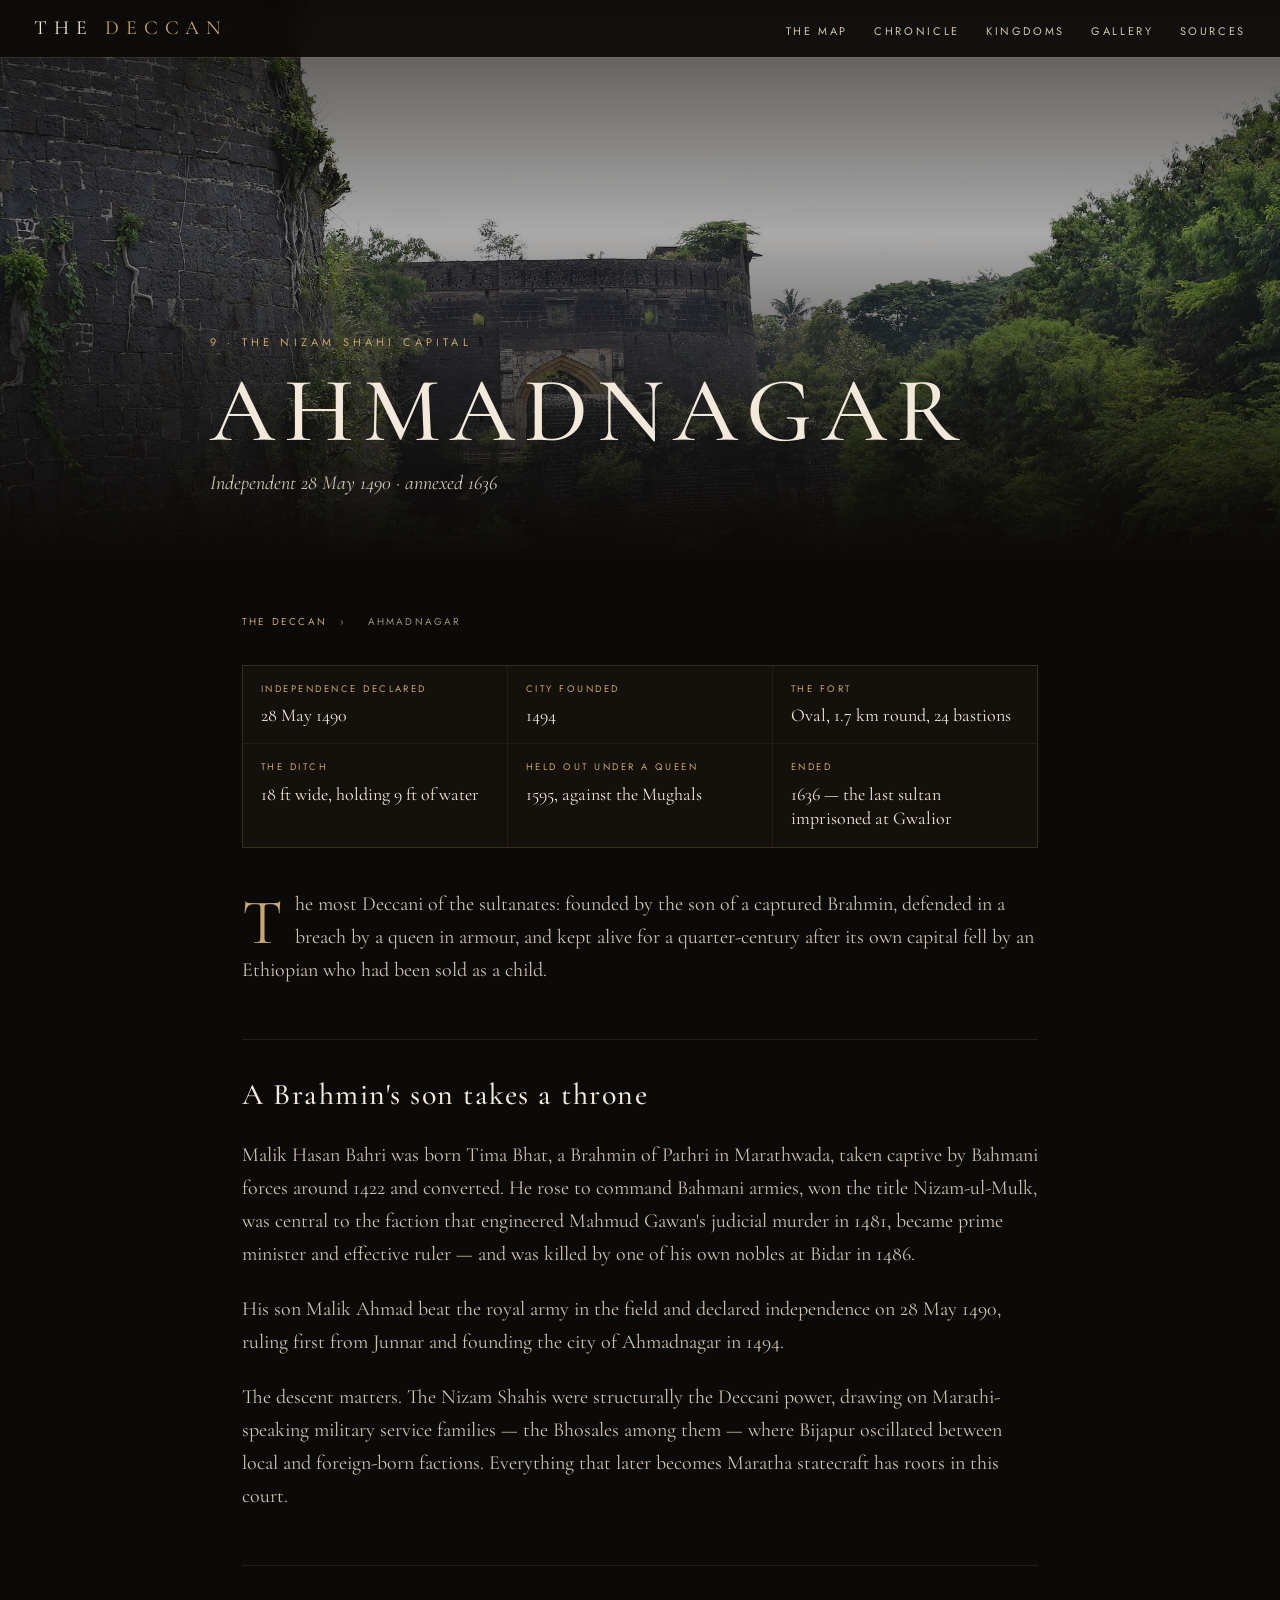
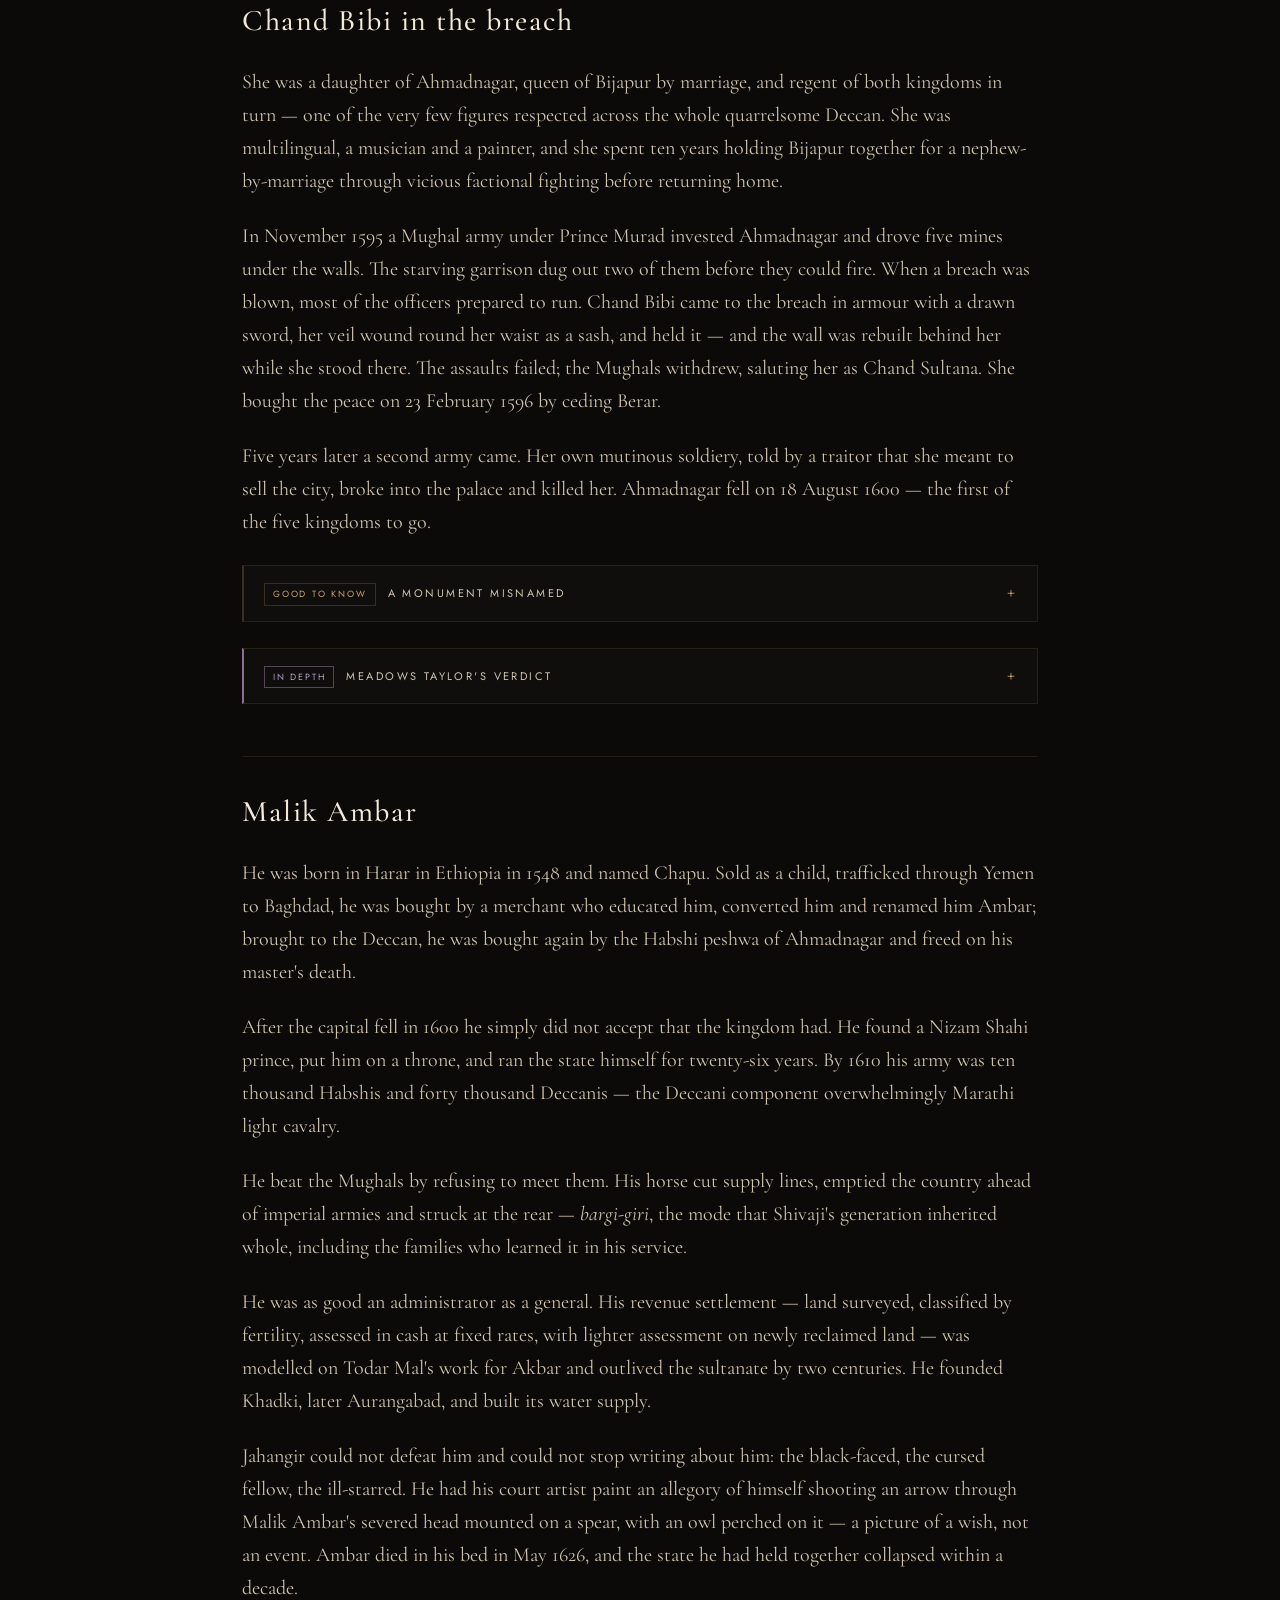
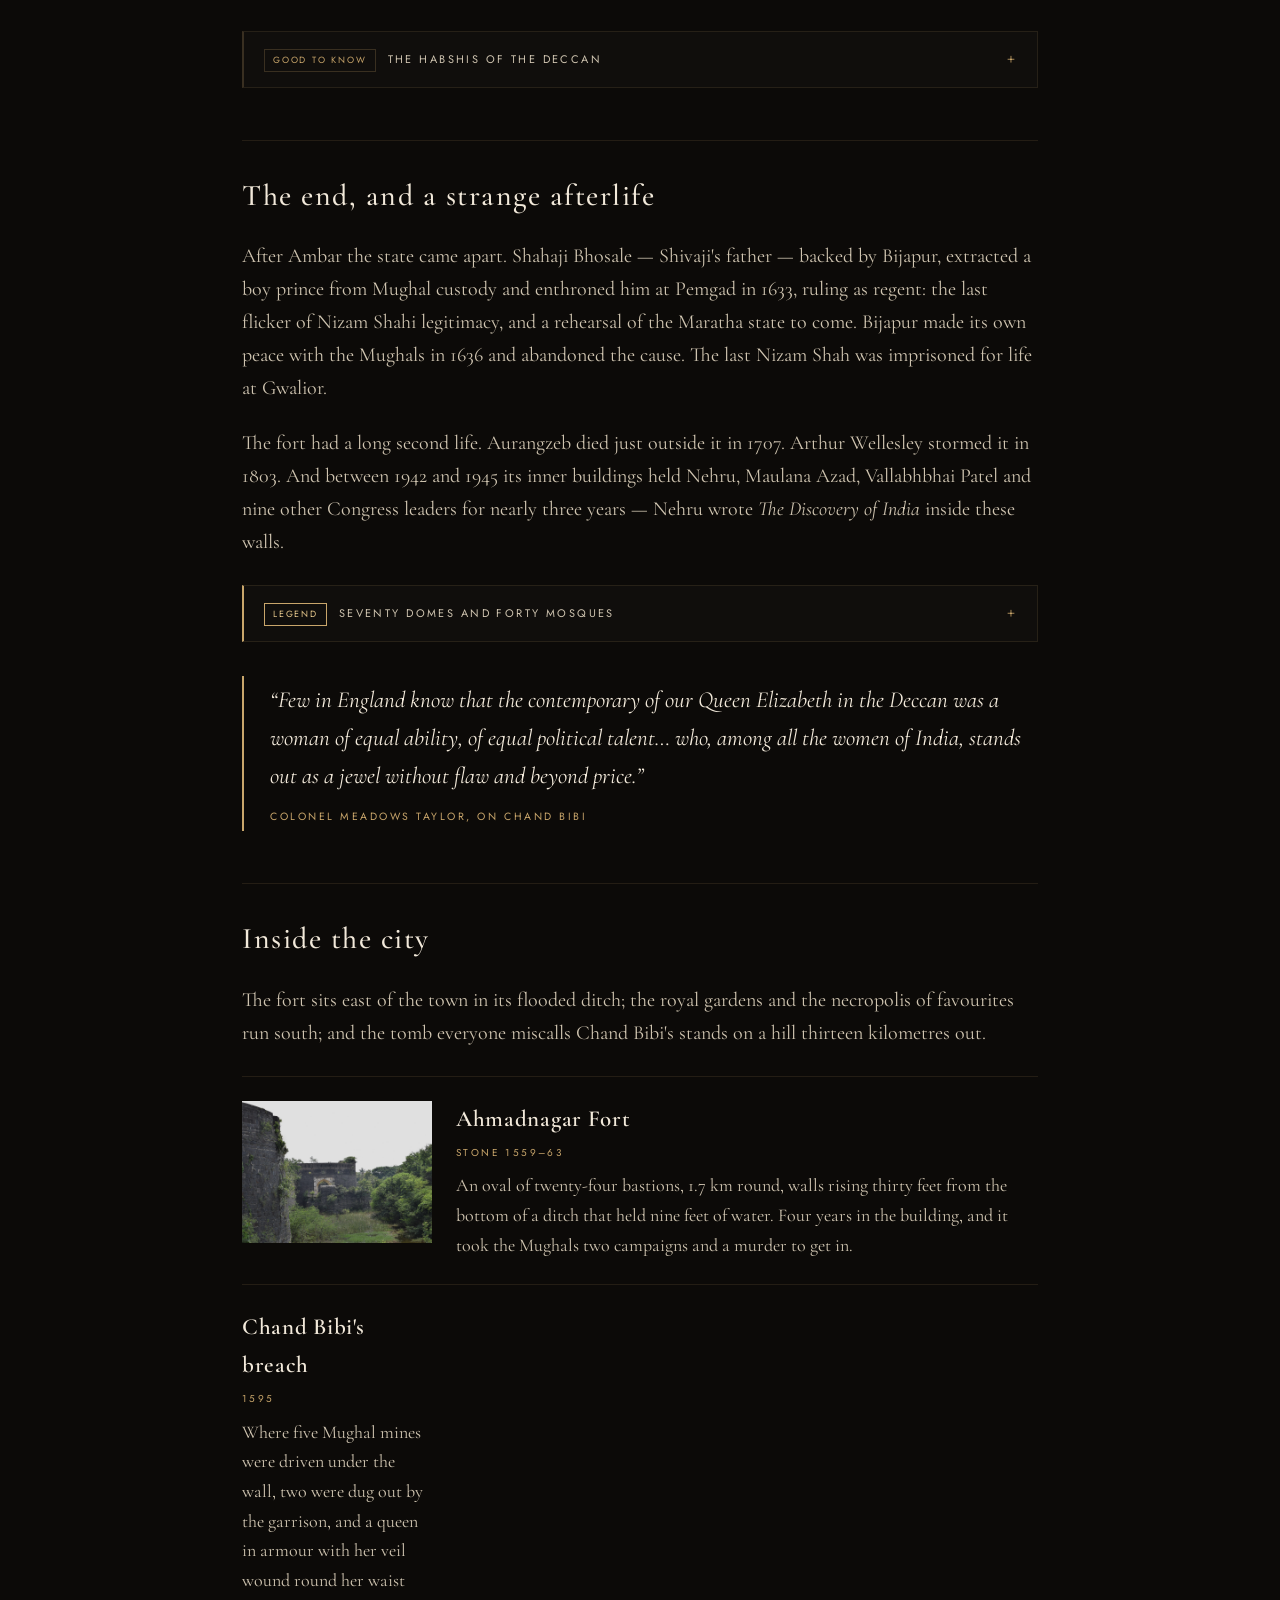
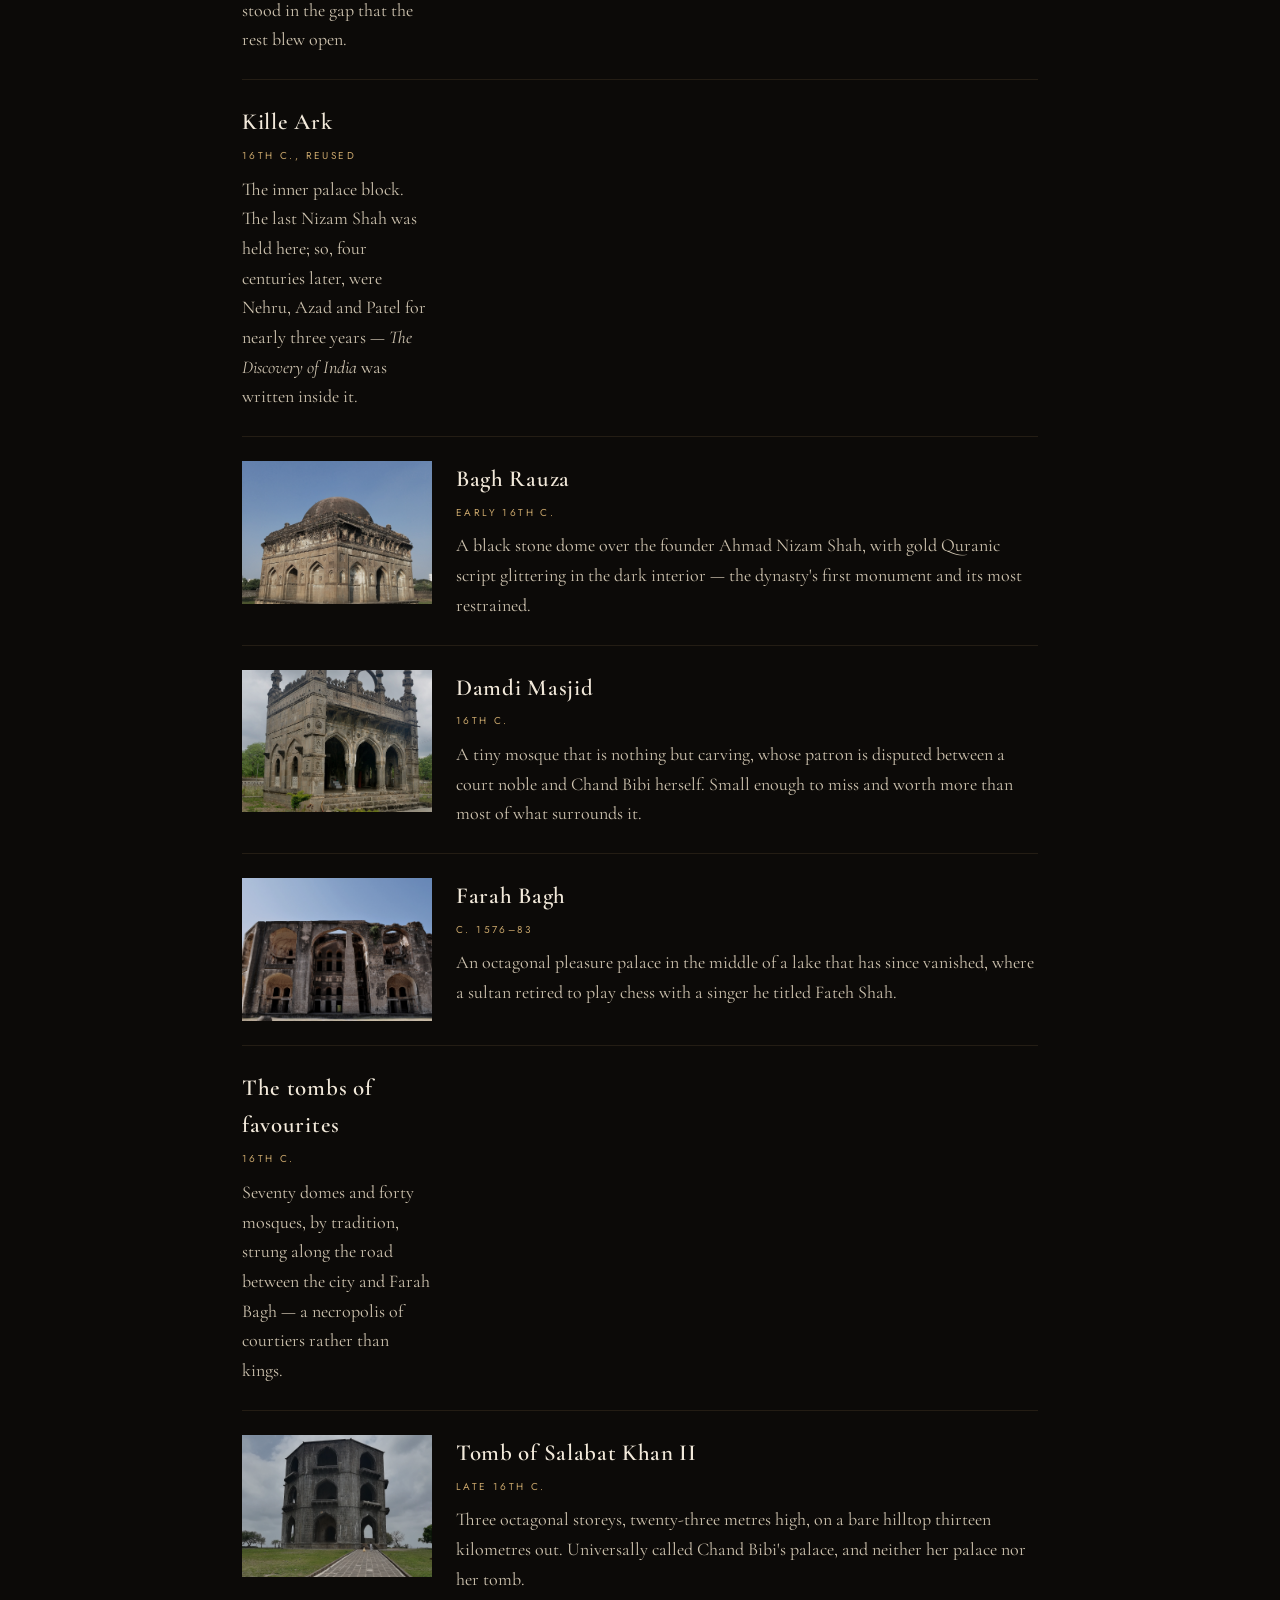
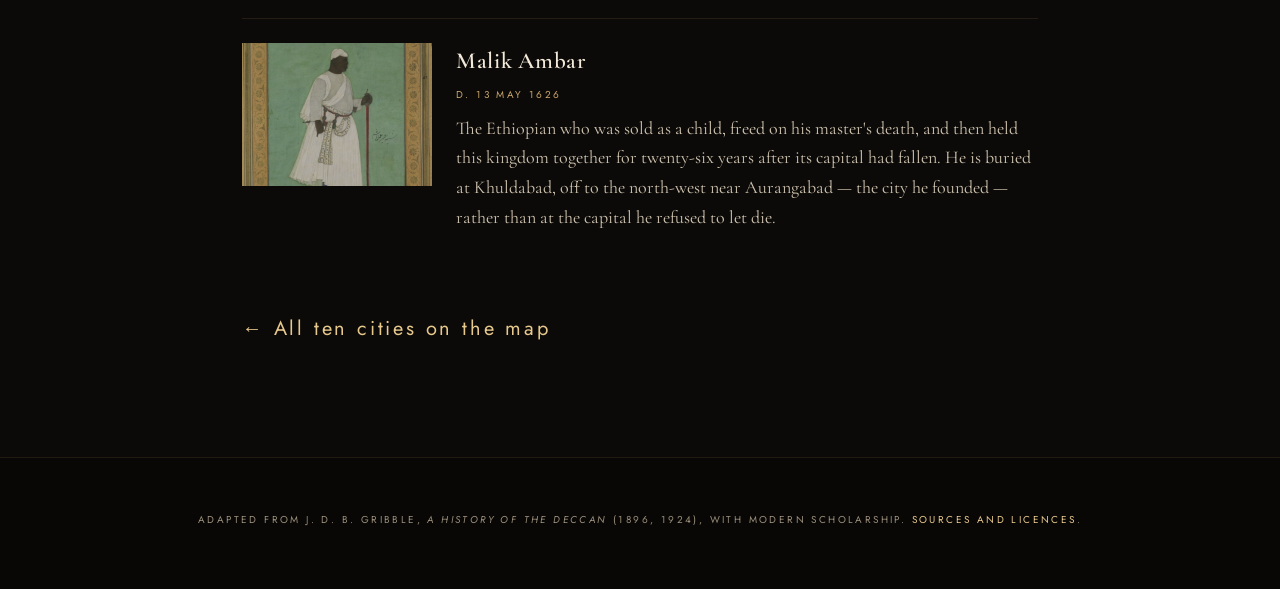
==== city/ahmednagar.html @ 3c895264 "Make the site's content findable: pre-render the chronicle, give each city a page The site had a str" ====
<!DOCTYPE html>
<html lang="en">
<head>
<meta charset="UTF-8">
<meta name="viewport" content="width=device-width, initial-scale=1.0">
<title>Ahmadnagar — The Nizam Shahi capital | History of the Deccan</title>
<meta name="description" content="The most Deccani of the sultanates: founded by the son of a captured Brahmin, defended in a breach by a queen in armour, and kept alive for a…">
<link rel="canonical" href="https://the-deccan.vercel.app/city/ahmednagar.html">
<meta property="og:type" content="article">
<meta property="og:title" content="Ahmadnagar — The Nizam Shahi capital | History of the Deccan">
<meta property="og:description" content="The most Deccani of the sultanates: founded by the son of a captured Brahmin, defended in a breach by a queen in armour, and kept alive for a…">
<meta property="og:url" content="https://the-deccan.vercel.app/city/ahmednagar.html">
<meta property="og:image" content="https://the-deccan.vercel.app/images/ahmednagar-fort.jpg">
<meta property="og:site_name" content="The Deccan">
<meta name="twitter:card" content="summary_large_image">
<meta name="twitter:title" content="Ahmadnagar — The Nizam Shahi capital | History of the Deccan">
<meta name="twitter:description" content="The most Deccani of the sultanates: founded by the son of a captured Brahmin, defended in a breach by a queen in armour, and kept alive for a…">
<meta name="twitter:image" content="https://the-deccan.vercel.app/images/ahmednagar-fort.jpg">
<link rel="preconnect" href="https://fonts.googleapis.com">
<link rel="preconnect" href="https://fonts.gstatic.com" crossorigin>
<link href="https://fonts.googleapis.com/css2?family=Cormorant+Garamond:ital,wght@0,400;0,500;0,600;1,400;1,500&family=Jost:wght@300;400;500&display=swap" rel="stylesheet">
<link rel="stylesheet" href="../css/style.css?v=18">
<link rel="icon" href="data:image/svg+xml,<svg xmlns='http://www.w3.org/2000/svg' viewBox='0 0 100 100'><text y='80' font-size='80'>🕌</text></svg>">
<script type="application/ld+json">{"@context": "https://schema.org", "@type": "Article", "headline": "Ahmadnagar — The Nizam Shahi capital", "description": "The most Deccani of the sultanates: founded by the son of a captured Brahmin, defended in a breach by a queen in armour, and kept alive for a quarter-century after its own capital fell by an Ethiopian who had been sold as a child.", "image": "https://the-deccan.vercel.app/images/ahmednagar-fort.jpg", "mainEntityOfPage": {"@type": "WebPage", "@id": "https://the-deccan.vercel.app/city/ahmednagar.html"}, "about": {"@type": "Place", "name": "Ahmadnagar", "description": "The Nizam Shahi capital", "geo": {"@type": "GeoCoordinates", "latitude": 19.0948, "longitude": 74.748}, "containsPlace": [{"@type": "LandmarksOrHistoricalBuildings", "name": "Ahmadnagar Fort", "description": "An oval of twenty-four bastions, 1.7 km round, walls rising thirty feet from the bottom of a ditch that held nine feet of water. Four years in the building, and it took the Mughals two campaigns and a murder to get in."}, {"@type": "LandmarksOrHistoricalBuildings", "name": "Chand Bibi's breach", "description": "Where five Mughal mines were driven under the wall, two were dug out by the garrison, and a queen in armour with her veil wound round her waist stood in the gap that the rest blew open."}, {"@type": "LandmarksOrHistoricalBuildings", "name": "Kille Ark", "description": "The inner palace block. The last Nizam Shah was held here; so, four centuries later, were Nehru, Azad and Patel for nearly three years — The Discovery of India was written inside it."}, {"@type": "LandmarksOrHistoricalBuildings", "name": "Bagh Rauza", "description": "A black stone dome over the founder Ahmad Nizam Shah, with gold Quranic script glittering in the dark interior — the dynasty's first monument and its most restrained."}, {"@type": "LandmarksOrHistoricalBuildings", "name": "Damdi Masjid", "description": "A tiny mosque that is nothing but carving, whose patron is disputed between a court noble and Chand Bibi herself. Small enough to miss and worth more than most of what surrounds it."}, {"@type": "LandmarksOrHistoricalBuildings", "name": "Farah Bagh", "description": "An octagonal pleasure palace in the middle of a lake that has since vanished, where a sultan retired to play chess with a singer he titled Fateh Shah."}, {"@type": "LandmarksOrHistoricalBuildings", "name": "The tombs of favourites", "description": "Seventy domes and forty mosques, by tradition, strung along the road between the city and Farah Bagh — a necropolis of courtiers rather than kings."}, {"@type": "LandmarksOrHistoricalBuildings", "name": "Tomb of Salabat Khan II", "description": "Three octagonal storeys, twenty-three metres high, on a bare hilltop thirteen kilometres out. Universally called Chand Bibi's palace, and neither her palace nor her tomb."}, {"@type": "LandmarksOrHistoricalBuildings", "name": "Malik Ambar", "description": "The Ethiopian who was sold as a child, freed on his master's death, and then held this kingdom together for twenty-six years after its capital had fallen. He is buried at Khuldabad, off to the north-west near Aurangabad — the city he founded — rather than at the capital he refused to let die."}]}, "isPartOf": {"@type": "WebSite", "name": "The Deccan", "url": "https://the-deccan.vercel.app"}, "author": {"@type": "Person", "name": "J. D. B. Gribble", "description": "A History of the Deccan (1896, 1924), adapted"}, "inLanguage": "en"}</script>
</head>
<body class="city-page">

<nav class="nav scrolled">
  <a class="brand" href="../index.html">The <span>Deccan</span></a>
  <ul>
    <li><a href="../index.html#map">The Map</a></li>
    <li><a href="../index.html#chronicle">Chronicle</a></li>
    <li><a href="../index.html#kingdoms">Kingdoms</a></li>
    <li><a href="../index.html#gallery">Gallery</a></li>
    <li><a href="../index.html#sources">Sources</a></li>
  </ul>
</nav>

<header class="city-hero" style="background-image:url('../images/ahmednagar-fort.jpg')">
  <div class="city-hero-veil"></div>
  <div class="inner">
    <p class="kicker">9 · The Nizam Shahi capital</p>
    <h1>Ahmadnagar</h1>
    <p class="era">Independent 28 May 1490 · annexed 1636</p>
  </div>
</header>

<main class="wrap-narrow city-body">
<nav class="crumbs" aria-label="Breadcrumb">
  <a href="../index.html">The Deccan</a> <span>›</span> <span>Ahmadnagar</span>
</nav>
<dl class="glance"><div><dt>Independence declared</dt><dd>28 May 1490</dd></div><div><dt>City founded</dt><dd>1494</dd></div><div><dt>The fort</dt><dd>Oval, 1.7 km round, 24 bastions</dd></div><div><dt>The ditch</dt><dd>18 ft wide, holding 9 ft of water</dd></div><div><dt>Held out under a queen</dt><dd>1595, against the Mughals</dd></div><div><dt>Ended</dt><dd>1636 — the last sultan imprisoned at Gwalior</dd></div></dl>
<p class="lede-in">The most Deccani of the sultanates: founded by the son of a captured Brahmin, defended in a breach by a queen in armour, and kept alive for a quarter-century after its own capital fell by an Ethiopian who had been sold as a child.</p>
<h2 class="ov-h">A Brahmin's son takes a throne</h2>
<p>Malik Hasan Bahri was born Tima Bhat, a Brahmin of Pathri in Marathwada, taken captive by Bahmani forces around 1422 and converted. He rose to command Bahmani armies, won the title Nizam-ul-Mulk, was central to the faction that engineered Mahmud Gawan's judicial murder in 1481, became prime minister and effective ruler — and was killed by one of his own nobles at Bidar in 1486.</p>
<p>His son Malik Ahmad beat the royal army in the field and declared independence on 28 May 1490, ruling first from Junnar and founding the city of Ahmadnagar in 1494.</p>
<p>The descent matters. The Nizam Shahis were structurally the Deccani power, drawing on Marathi-speaking military service families — the Bhosales among them — where Bijapur oscillated between local and foreign-born factions. Everything that later becomes Maratha statecraft has roots in this court.</p>
<h2 class="ov-h">Chand Bibi in the breach</h2>
<p>She was a daughter of Ahmadnagar, queen of Bijapur by marriage, and regent of both kingdoms in turn — one of the very few figures respected across the whole quarrelsome Deccan. She was multilingual, a musician and a painter, and she spent ten years holding Bijapur together for a nephew-by-marriage through vicious factional fighting before returning home.</p>
<p>In November 1595 a Mughal army under Prince Murad invested Ahmadnagar and drove five mines under the walls. The starving garrison dug out two of them before they could fire. When a breach was blown, most of the officers prepared to run. Chand Bibi came to the breach in armour with a drawn sword, her veil wound round her waist as a sash, and held it — and the wall was rebuilt behind her while she stood there. The assaults failed; the Mughals withdrew, saluting her as Chand Sultana. She bought the peace on 23 February 1596 by ceding Berar.</p>
<p>Five years later a second army came. Her own mutinous soldiery, told by a traitor that she meant to sell the city, broke into the palace and killed her. Ahmadnagar fell on 18 August 1600 — the first of the five kingdoms to go.</p>
<details class="box know"><summary><span class="tag">Good to know</span><span>A monument misnamed</span></summary><div class="box-body"><p>The handsome three-storey octagonal building on a hilltop thirteen kilometres out that everyone calls Chand Bibi ka Mahal has nothing whatever to do with her. It is the tomb of Salabat Khan II, a minister of this court, with his own and his wife's graves in an octagonal basement under twenty-three metres of building.</p><p>The misattribution is old and immovable — a good demonstration of how a strong enough legend simply annexes the nearest impressive ruin. Chand Bibi's own burial place is not securely identified.</p><p>The overnight rebuilding of the breach, likewise, is universally repeated and hard to confirm in a scholarly source. The stand in the breach itself is not in doubt.</p></div></details>
<details class="box deep"><summary><span class="tag">In depth</span><span>Meadows Taylor's verdict</span></summary><div class="box-body"><p>Colonel Meadows Taylor, the nineteenth-century soldier-novelist who knew the Deccan better than almost any Englishman, put her beside Elizabeth I — an exact contemporary — and thought the comparison flattered neither.</p><p>Few in England know, he wrote, that the contemporary of our Queen Elizabeth in the Deccan was a woman of equal ability and equal political talent, who among all the women of India stands out as a jewel without flaw and beyond price.</p></div></details>
<h2 class="ov-h">Malik Ambar</h2>
<p>He was born in Harar in Ethiopia in 1548 and named Chapu. Sold as a child, trafficked through Yemen to Baghdad, he was bought by a merchant who educated him, converted him and renamed him Ambar; brought to the Deccan, he was bought again by the Habshi peshwa of Ahmadnagar and freed on his master's death.</p>
<p>After the capital fell in 1600 he simply did not accept that the kingdom had. He found a Nizam Shahi prince, put him on a throne, and ran the state himself for twenty-six years. By 1610 his army was ten thousand Habshis and forty thousand Deccanis — the Deccani component overwhelmingly Marathi light cavalry.</p>
<p>He beat the Mughals by refusing to meet them. His horse cut supply lines, emptied the country ahead of imperial armies and struck at the rear — <em>bargi-giri</em>, the mode that Shivaji's generation inherited whole, including the families who learned it in his service.</p>
<p>He was as good an administrator as a general. His revenue settlement — land surveyed, classified by fertility, assessed in cash at fixed rates, with lighter assessment on newly reclaimed land — was modelled on Todar Mal's work for Akbar and outlived the sultanate by two centuries. He founded Khadki, later Aurangabad, and built its water supply.</p>
<p>Jahangir could not defeat him and could not stop writing about him: the black-faced, the cursed fellow, the ill-starred. He had his court artist paint an allegory of himself shooting an arrow through Malik Ambar's severed head mounted on a spear, with an owl perched on it — a picture of a wish, not an event. Ambar died in his bed in May 1626, and the state he had held together collapsed within a decade.</p>
<details class="box know"><summary><span class="tag">Good to know</span><span>The Habshis of the Deccan</span></summary><div class="box-body"><p>Malik Ambar was not a freak of fortune but the peak of a system. East African men — Habshis, Sidis — were brought into the Deccan sultanates as military slaves and, being outsiders with no local kin networks and therefore no local loyalties, were trusted with commands, fortresses and household troops.</p><p>Several rose extraordinarily high: ministers, admirals and kingmakers. On the Konkan coast the Sidis of Janjira held an island fortress that neither the Marathas nor the Mughals ever took.</p><p>Their descendants remain in Karnataka, Gujarat and Maharashtra today.</p></div></details>
<h2 class="ov-h">The end, and a strange afterlife</h2>
<p>After Ambar the state came apart. Shahaji Bhosale — Shivaji's father — backed by Bijapur, extracted a boy prince from Mughal custody and enthroned him at Pemgad in 1633, ruling as regent: the last flicker of Nizam Shahi legitimacy, and a rehearsal of the Maratha state to come. Bijapur made its own peace with the Mughals in 1636 and abandoned the cause. The last Nizam Shah was imprisoned for life at Gwalior.</p>
<p>The fort had a long second life. Aurangzeb died just outside it in 1707. Arthur Wellesley stormed it in 1803. And between 1942 and 1945 its inner buildings held Nehru, Maulana Azad, Vallabhbhai Patel and nine other Congress leaders for nearly three years — Nehru wrote <em>The Discovery of India</em> inside these walls.</p>
<details class="box legend"><summary><span class="tag">Legend</span><span>Seventy domes and forty mosques</span></summary><div class="box-body"><p>Murtaza Nizam Shah I is said to have retired to the water-palace of Farah Bagh to play chess with a singer from Delhi whom he titled Fateh Shah, and to have built him his own pavilion in the garden.</p><p>Tradition holds that between the city and Farah Bagh there once stood seventy domes and forty mosques, holding the tombs of royal favourites. Enough of them survive along that road to make the claim feel less like exaggeration than like an inventory.</p></div></details>
<blockquote>&ldquo;Few in England know that the contemporary of our Queen Elizabeth in the Deccan was a woman of equal ability, of equal political talent… who, among all the women of India, stands out as a jewel without flaw and beyond price.&rdquo;<cite>Colonel Meadows Taylor, on Chand Bibi</cite></blockquote>
<h2 class="ov-h">Inside the city</h2>
<p class="lede-sm">The fort sits east of the town in its flooded ditch; the royal gardens and the necropolis of favourites run south; and the tomb everyone miscalls Chand Bibi's stands on a hill thirteen kilometres out.</p>
<div class="site-list">
<article class="site-entry"><img src="../images/ahmednagar-fort.jpg" alt="Ahmadnagar Fort, Ahmadnagar" loading="lazy"><div><h3>Ahmadnagar Fort</h3><p class="date">stone 1559–63</p><p>An oval of twenty-four bastions, 1.7 km round, walls rising thirty feet from the bottom of a ditch that held nine feet of water. Four years in the building, and it took the Mughals two campaigns and a murder to get in.</p></div></article>
<article class="site-entry"><div><h3>Chand Bibi&#x27;s breach</h3><p class="date">1595</p><p>Where five Mughal mines were driven under the wall, two were dug out by the garrison, and a queen in armour with her veil wound round her waist stood in the gap that the rest blew open.</p></div></article>
<article class="site-entry"><div><h3>Kille Ark</h3><p class="date">16th c., reused</p><p>The inner palace block. The last Nizam Shah was held here; so, four centuries later, were Nehru, Azad and Patel for nearly three years — <i>The Discovery of India</i> was written inside it.</p></div></article>
<article class="site-entry"><img src="../images/bagh-rauza.jpg" alt="Bagh Rauza, Ahmadnagar" loading="lazy"><div><h3>Bagh Rauza</h3><p class="date">early 16th c.</p><p>A black stone dome over the founder Ahmad Nizam Shah, with gold Quranic script glittering in the dark interior — the dynasty's first monument and its most restrained.</p></div></article>
<article class="site-entry"><img src="../images/damdi-masjid.jpg" alt="Damdi Masjid, Ahmadnagar" loading="lazy"><div><h3>Damdi Masjid</h3><p class="date">16th c.</p><p>A tiny mosque that is nothing but carving, whose patron is disputed between a court noble and Chand Bibi herself. Small enough to miss and worth more than most of what surrounds it.</p></div></article>
<article class="site-entry"><img src="../images/farah-bagh.jpg" alt="Farah Bagh, Ahmadnagar" loading="lazy"><div><h3>Farah Bagh</h3><p class="date">c. 1576–83</p><p>An octagonal pleasure palace in the middle of a lake that has since vanished, where a sultan retired to play chess with a singer he titled Fateh Shah.</p></div></article>
<article class="site-entry"><div><h3>The tombs of favourites</h3><p class="date">16th c.</p><p>Seventy domes and forty mosques, by tradition, strung along the road between the city and Farah Bagh — a necropolis of courtiers rather than kings.</p></div></article>
<article class="site-entry"><img src="../images/salabat-khan-tomb.jpg" alt="Tomb of Salabat Khan II, Ahmadnagar" loading="lazy"><div><h3>Tomb of Salabat Khan II</h3><p class="date">late 16th c.</p><p>Three octagonal storeys, twenty-three metres high, on a bare hilltop thirteen kilometres out. Universally called Chand Bibi's palace, and neither her palace nor her tomb.</p></div></article>
<article class="site-entry"><img src="../images/malik-ambar.jpg" alt="Malik Ambar, Ahmadnagar" loading="lazy"><div><h3>Malik Ambar</h3><p class="date">d. 13 May 1626</p><p>The Ethiopian who was sold as a child, freed on his master's death, and then held this kingdom together for twenty-six years after its capital had fallen. He is buried at Khuldabad, off to the north-west near Aurangabad — the city he founded — rather than at the capital he refused to let die.</p></div></article>
</div>
<p class="back-home"><a href="../index.html#map">← All ten cities on the map</a></p>
</main>

<footer class="foot">
  <p>Adapted from J. D. B. Gribble, <i>A History of the Deccan</i> (1896, 1924),
     with modern scholarship. <a href="../index.html#sources">Sources and licences</a>.</p>
</footer>

</body>
</html>
---- css/style.css ----
/* ==========================================================================
   THE DECCAN — Hyderabad & the Kingdoms of the South
   Dark, cinematic long-scroll design. Ink ground, ivory text, gold accents.
   ========================================================================== */

:root {
  --ink: #0c0a08;
  --ink-2: #14100c;
  --ink-3: #1c1712;
  --line: rgba(201, 166, 107, 0.22);
  --line-soft: rgba(201, 166, 107, 0.12);
  --gold: #c9a66b;
  --gold-bright: #e8c98d;
  --ivory: #f2e9da;
  --ivory-dim: #cfc4b0;
  --ivory-faint: #9a8f7c;
  --serif: "Cormorant Garamond", "Georgia", serif;
  --sans: "Jost", "Avenir Next", "Helvetica Neue", sans-serif;
}

* { margin: 0; padding: 0; box-sizing: border-box; }

html { scroll-behavior: smooth; }

body {
  background: var(--ink);
  color: var(--ivory);
  font-family: var(--serif);
  font-size: 19px;
  line-height: 1.65;
  overflow-x: hidden;
}

::selection { background: rgba(201, 166, 107, 0.35); color: #fff; }

img { max-width: 100%; display: block; }

a { color: var(--gold-bright); text-decoration: none; }

/* ---------- type helpers ---------- */

.kicker {
  font-family: var(--sans);
  font-size: 11px;
  font-weight: 400;
  letter-spacing: 0.38em;
  text-transform: uppercase;
  color: var(--gold);
}

.section-head {
  text-align: center;
  padding: 0 24px;
  margin-bottom: 56px;
}

.section-head .script {
  font-size: 20px;
  color: var(--ivory-faint);
  letter-spacing: 0.1em;
}

.section-head h2 {
  font-family: var(--serif);
  font-weight: 500;
  font-size: clamp(42px, 6vw, 74px);
  letter-spacing: 0.14em;
  text-transform: uppercase;
  line-height: 1.1;
  margin: 10px 0 14px;
}

.section-head .sub {
  font-style: italic;
  font-size: 22px;
  color: var(--ivory-dim);
}

.rule {
  width: 64px; height: 1px;
  margin: 26px auto 0;
  background: linear-gradient(90deg, transparent, var(--gold), transparent);
}

section { padding: 120px 0; position: relative; }

.wrap { max-width: 1200px; margin: 0 auto; padding: 0 32px; }
.wrap-narrow { max-width: 860px; margin: 0 auto; padding: 0 32px; }

/* ---------- reveal on scroll ---------- */

.reveal { opacity: 0; transform: translateY(28px); transition: opacity 0.9s ease, transform 0.9s ease; }
.reveal.in { opacity: 1; transform: none; }

/* capture mode: pin viewport-relative sizes for full-page screenshots */
.capture .hero { min-height: 900px; }
.capture .hero-bg { animation: none; }
.capture .overlay-hero { height: 500px; }
.capture .overlay.open { position: static; overflow: visible; animation: none; }
.capture body { overflow: visible !important; }
.capture body:has(.overlay.open) > :not(.overlay) { display: none; }

@media (prefers-reduced-motion: reduce) {
  html { scroll-behavior: auto; }
  .reveal { opacity: 1; transform: none; transition: none; }
  .hero-bg { animation: none; }
  .marker circle.pulse { animation: none; }
}

/* ---------- nav ---------- */

.nav {
  position: fixed; top: 0; left: 0; right: 0; z-index: 200;
  display: flex; align-items: center; justify-content: space-between;
  padding: 18px 34px;
  transition: background 0.4s ease, box-shadow 0.4s ease, padding 0.4s ease;
}

.nav.scrolled {
  background: rgba(12, 10, 8, 0.92);
  backdrop-filter: blur(10px);
  box-shadow: 0 1px 0 var(--line-soft);
  padding: 12px 34px;
}

.nav .brand {
  font-family: var(--serif);
  font-size: 20px;
  letter-spacing: 0.34em;
  text-transform: uppercase;
  color: var(--ivory);
}

.nav .brand span { color: var(--gold); }

.nav ul { display: flex; gap: 26px; list-style: none; }

.nav ul a {
  font-family: var(--sans);
  font-size: 11px;
  letter-spacing: 0.24em;
  text-transform: uppercase;
  color: var(--ivory-dim);
  padding-bottom: 4px;
  border-bottom: 1px solid transparent;
  transition: color 0.3s, border-color 0.3s;
}

.nav ul a:hover, .nav ul a.active { color: var(--gold-bright); border-color: var(--gold); }

.nav-toggle { display: none; background: none; border: none; color: var(--gold); font-size: 26px; cursor: pointer; }

/* ---------- hero ---------- */

.hero {
  min-height: 100vh;
  display: flex; flex-direction: column;
  align-items: center; justify-content: center;
  text-align: center;
  position: relative;
  padding: 120px 24px 90px;
  isolation: isolate;
  overflow: hidden;
}

.hero-bg {
  position: absolute; inset: 0; z-index: -2;
  background-size: cover;
  background-position: center 30%;
  filter: saturate(0.85) brightness(0.8);
  animation: heroDrift 30s ease-in-out infinite alternate;
}

@keyframes heroDrift { from { transform: scale(1); } to { transform: scale(1.07); } }

.hero-veil {
  position: absolute; inset: 0; z-index: -1;
  background:
    radial-gradient(ellipse at center 42%, rgba(12,10,8,0.15) 0%, rgba(12,10,8,0.55) 62%, rgba(12,10,8,0.92) 100%),
    linear-gradient(180deg, rgba(12,10,8,0.55) 0%, rgba(12,10,8,0.1) 30%, rgba(12,10,8,0.2) 65%, var(--ink) 100%);
}

.hero .kicker { margin-bottom: 20px; }

.hero h1 {
  font-weight: 500;
  font-size: clamp(58px, 11vw, 148px);
  letter-spacing: 0.16em;
  text-transform: uppercase;
  line-height: 1;
  text-shadow: 0 4px 40px rgba(0,0,0,0.6);
}

.hero .scripts {
  display: flex; align-items: center; gap: 22px;
  margin: 22px 0 26px;
  font-size: 24px;
  color: var(--ivory-dim);
}

.hero .scripts .dot { width: 4px; height: 4px; border-radius: 50%; background: var(--gold); }

.hero .lede {
  max-width: 560px;
  font-style: italic;
  font-size: 22px;
  color: var(--ivory-dim);
  text-shadow: 0 2px 18px rgba(0,0,0,0.7);
}

.hero .cta {
  margin-top: 44px;
  display: inline-block;
  font-family: var(--sans);
  font-size: 12px;
  letter-spacing: 0.32em;
  text-transform: uppercase;
  color: var(--ink);
  background: linear-gradient(180deg, var(--gold-bright), var(--gold));
  padding: 16px 34px;
  transition: transform 0.3s, box-shadow 0.3s;
}

.hero .cta:hover { transform: translateY(-2px); box-shadow: 0 10px 30px rgba(201,166,107,0.25); }

/* two ways in */
.entry {
  margin-top: 46px;
  display: flex; gap: 20px; flex-wrap: wrap; justify-content: center;
}
.entry a {
  display: block; width: 262px; padding: 26px 22px 24px;
  border: 1px solid rgba(201, 166, 107, 0.45);
  background: rgba(12, 10, 8, 0.55);
  backdrop-filter: blur(3px);
  text-align: center;
  transition: background 0.4s, border-color 0.4s, transform 0.4s;
}
.entry a:hover {
  background: rgba(201, 166, 107, 0.14);
  border-color: var(--gold-bright);
  transform: translateY(-3px);
}
.entry a .glyph { display: block; height: 34px; margin-bottom: 12px; }
.entry a .glyph svg { height: 100%; width: auto; margin: 0 auto; }
.entry a .glyph svg * { stroke: var(--gold); fill: none; }
.entry a .t {
  font-family: var(--serif); font-size: 25px; font-weight: 500;
  letter-spacing: 0.11em; text-transform: uppercase; color: var(--ivory);
}
.entry a .d {
  font-family: var(--sans); font-size: 10px; letter-spacing: 0.2em;
  text-transform: uppercase; color: var(--ivory-faint); margin-top: 9px;
}
.entry a:hover .t { color: var(--gold-bright); }

.hero .scroll-hint {
  position: absolute; bottom: 30px; left: 50%; transform: translateX(-50%);
  font-family: var(--sans); font-size: 10px; letter-spacing: 0.4em;
  text-transform: uppercase; color: var(--ivory-faint);
  animation: hintPulse 2.6s ease-in-out infinite;
}

@keyframes hintPulse { 0%,100% { opacity: 0.45; } 50% { opacity: 1; } }

/* ---------- map section ---------- */

#map { background: var(--ink); }

.map-frame {
  position: relative;
  max-width: 980px;
  margin: 0 auto;
  border: 1px solid var(--line);
  background:
    radial-gradient(ellipse at 50% 40%, #191410 0%, #100d0a 70%);
  box-shadow: 0 30px 80px rgba(0,0,0,0.5), inset 0 0 120px rgba(0,0,0,0.55);
}

/* the recoloured base map sits underneath; the marker overlay shares its
   viewBox exactly, so the two stay registered at any width */
.map-frame .basemap { width: 100%; height: auto; display: block; }
.map-frame svg {
  position: absolute; inset: 0;
  width: 100%; height: 100%; display: block;
}
.map-frame .grat { stroke: rgba(201, 166, 107, 0.07); stroke-width: 1; }
/* where two cities are too close to draw apart, the pin steps aside and a
   hairline points back to where the place actually is */
.marker .leader { stroke: rgba(201, 166, 107, 0.4); stroke-width: 0.8; }
.marker .truespot { fill: rgba(201, 166, 107, 0.75); }
.marker:hover .leader, .marker:focus .leader { stroke: var(--gold-bright); }
.map-frame .grat-label {
  font-family: var(--sans); font-size: 9px; letter-spacing: 0.16em;
  fill: rgba(201, 166, 107, 0.3);
}

.map-caption {
  text-align: center;
  font-family: var(--sans);
  font-size: 10px;
  letter-spacing: 0.34em;
  text-transform: uppercase;
  color: var(--ivory-faint);
  margin-top: 26px;
}

/* svg internals */
.land { fill: #1a1510; stroke: rgba(201,166,107,0.35); stroke-width: 1.2; }
.sea-label, .region-label {
  font-family: var(--sans);
  fill: rgba(154,143,124,0.55);
  letter-spacing: 0.3em;
  text-transform: uppercase;
}
.river { fill: none; stroke: rgba(120,150,160,0.45); stroke-width: 1.4; }
.river-label { font-family: var(--serif); font-style: italic; fill: rgba(140,165,175,0.6); }

.marker { cursor: pointer; }
.marker circle.ring {
  fill: rgba(201,166,107,0.12);
  stroke: var(--gold);
  stroke-width: 1;
  transition: fill 0.3s;
}
.marker circle.pulse {
  fill: none; stroke: var(--gold); stroke-width: 1; opacity: 0.6;
  animation: markerPulse 2.8s ease-out infinite;
  transform-origin: center;
  transform-box: fill-box;
}
@keyframes markerPulse {
  0% { transform: scale(0.6); opacity: 0.7; }
  80% { transform: scale(2.1); opacity: 0; }
  100% { opacity: 0; }
}
.marker text.num {
  font-family: var(--sans); font-size: 10px; fill: var(--gold-bright);
  text-anchor: middle; dominant-baseline: central; letter-spacing: 0;
}
.marker text.place {
  font-family: var(--sans); font-size: 9.5px; fill: var(--ivory-dim);
  letter-spacing: 0.18em; text-transform: uppercase; text-anchor: middle;
  transition: fill 0.3s;
}
.marker:hover circle.ring { fill: rgba(201,166,107,0.4); }
.marker:hover text.place { fill: var(--gold-bright); }

/* map legend chips */
.map-chips {
  display: flex; flex-wrap: wrap; justify-content: center;
  gap: 10px; margin-top: 40px; padding: 0 24px;
}
.map-chips button, .map-chips a {
  font-family: var(--sans); font-size: 10.5px; letter-spacing: 0.2em;
  text-transform: uppercase;
  color: var(--ivory-dim);
  background: none; border: 1px solid var(--line);
  padding: 10px 18px; cursor: pointer;
  transition: all 0.3s;
}
.map-chips button:hover, .map-chips a:hover { color: var(--ink); background: var(--gold); border-color: var(--gold); }
.map-chips button b, .map-chips a b { color: var(--gold); margin-right: 8px; font-weight: 500; }
.map-chips button:hover b { color: var(--ink); }

/* ---------- place overlay ---------- */

.overlay {
  position: fixed; inset: 0; z-index: 300;
  background: rgba(8, 6, 4, 0.97);
  display: none;
  overflow-y: auto;
}
.overlay.open { display: block; animation: overlayIn 0.45s ease; }
@keyframes overlayIn { from { opacity: 0; } to { opacity: 1; } }

.overlay-close {
  position: fixed; top: 22px; right: 28px; z-index: 320;
  background: none; border: 1px solid var(--line);
  color: var(--gold-bright); font-family: var(--sans);
  font-size: 11px; letter-spacing: 0.28em; text-transform: uppercase;
  padding: 12px 20px; cursor: pointer;
  background: rgba(12,10,8,0.8);
  transition: all 0.3s;
}
.overlay-close:hover { background: var(--gold); color: var(--ink); }

.overlay-nav {
  position: fixed; bottom: 24px; left: 50%; transform: translateX(-50%);
  display: flex; gap: 12px; z-index: 320;
}
.overlay-nav button {
  background: rgba(12,10,8,0.85); border: 1px solid var(--line);
  color: var(--ivory-dim); font-family: var(--sans);
  font-size: 10px; letter-spacing: 0.24em; text-transform: uppercase;
  padding: 12px 22px; cursor: pointer; transition: all 0.3s;
}
.overlay-nav button:hover { color: var(--ink); background: var(--gold); }

.overlay-hero {
  height: 56vh; min-height: 380px;
  background-size: cover; background-position: center;
  position: relative;
  display: flex; align-items: flex-end;
}
.overlay-hero::after {
  content: ""; position: absolute; inset: 0;
  background: linear-gradient(180deg, rgba(8,6,4,0.35), rgba(8,6,4,0) 40%, rgba(8,6,4,0.95) 100%);
}
.overlay-hero .inner {
  position: relative; z-index: 2;
  max-width: 860px; margin: 0 auto; width: 100%;
  padding: 0 32px 42px;
}
.overlay-hero .kicker { margin-bottom: 12px; }
.overlay-hero h3 {
  font-weight: 500; font-size: clamp(40px, 6vw, 68px);
  letter-spacing: 0.1em; text-transform: uppercase; line-height: 1.05;
}
.overlay-hero .era { font-style: italic; font-size: 20px; color: var(--ivory-dim); margin-top: 8px; }

.overlay-body { max-width: 860px; margin: 0 auto; padding: 48px 32px 140px; }
.overlay-body p { margin-bottom: 22px; color: var(--ivory-dim); font-size: 20px; }
/* direct child only — otherwise the city-map caption and the site-card hint
   each become a :first-of-type inside their own box and grow a drop cap */
.overlay-body > p:first-of-type::first-letter {
  font-size: 64px; line-height: 0.85; float: left;
  padding: 8px 12px 0 0; color: var(--gold);
}
.overlay-body blockquote {
  margin: 34px 0; padding: 6px 0 6px 26px;
  border-left: 1px solid var(--gold);
  font-style: italic; font-size: 22px; color: var(--ivory);
}
.overlay-body h4.ov-h {
  font-family: var(--serif); font-weight: 600;
  font-size: 27px; letter-spacing: 0.05em;
  color: var(--ivory); margin: 42px 0 16px;
  padding-top: 22px; border-top: 1px solid var(--line-soft);
}
.overlay-body h4.ov-h:first-child { border-top: none; padding-top: 0; margin-top: 8px; }

.goto-place {
  margin-top: 14px;
  font-family: var(--sans); font-size: 10px; letter-spacing: 0.24em;
  text-transform: uppercase; color: var(--gold);
  background: none; border: 1px solid var(--line);
  padding: 11px 18px; cursor: pointer; transition: all 0.3s;
}
.goto-place:hover { background: var(--gold); color: var(--ink); border-color: var(--gold); }

.overlay-body blockquote cite {
  display: block; margin-top: 10px;
  font-family: var(--sans); font-style: normal; font-size: 10px;
  letter-spacing: 0.28em; text-transform: uppercase; color: var(--gold);
}

/* ---------- at-a-glance facts strip ---------- */

.glance {
  display: grid;
  /* 230px lands on three columns at full width, so six facts fill two rows
     exactly rather than leaving a ragged empty cell */
  grid-template-columns: repeat(auto-fit, minmax(230px, 1fr));
  gap: 1px;
  background: var(--line-soft);
  border: 1px solid var(--line-soft);
  margin: 6px 0 40px;
}
.glance div { background: var(--ink-2); padding: 16px 18px; }
.glance dt {
  font-family: var(--sans); font-size: 9.5px; letter-spacing: 0.26em;
  text-transform: uppercase; color: var(--gold); margin-bottom: 6px;
}
.glance dd { font-size: 18px; color: var(--ivory); line-height: 1.35; }

/* ---------- collapsible detail boxes ---------- */

.box {
  border: 1px solid var(--line-soft);
  border-left: 2px solid var(--line);
  background: rgba(255, 255, 255, 0.014);
  margin: 26px 0;
}
.box > summary {
  list-style: none;
  cursor: pointer;
  padding: 15px 20px;
  display: flex; align-items: baseline; gap: 12px;
  font-family: var(--sans); font-size: 11px; letter-spacing: 0.22em;
  text-transform: uppercase; color: var(--ivory-dim);
  transition: color 0.3s, background 0.3s;
}
.box > summary::-webkit-details-marker { display: none; }
.box > summary::after {
  content: "+"; margin-left: auto;
  font-family: var(--serif); font-size: 20px; color: var(--gold);
  transition: transform 0.35s; line-height: 1;
}
.box[open] > summary::after { transform: rotate(45deg); }
.box > summary:hover { color: var(--gold-bright); background: rgba(201, 166, 107, 0.04); }
.box > summary .tag {
  font-size: 9px; letter-spacing: 0.2em; padding: 3px 8px;
  border: 1px solid var(--line); color: var(--gold);
  white-space: nowrap; flex: none;
}
.box .box-body { padding: 4px 20px 20px; }
.box .box-body p { font-size: 18px; margin-bottom: 16px; color: var(--ivory-dim); }
.box .box-body p:last-child { margin-bottom: 0; }
.box .box-body p:first-of-type::first-letter { font-size: inherit; float: none; padding: 0; color: inherit; }
.box .box-body ul { margin: 0 0 16px 20px; color: var(--ivory-dim); font-size: 18px; }
.box .box-body li { margin-bottom: 8px; }
.box .box-body li::marker { color: var(--gold); }

.box.legend { border-left-color: var(--gold); }
.box.legend .box-body p { font-style: italic; }
.box.legend > summary .tag { color: var(--gold-bright); border-color: var(--gold); }
.box.numbers { border-left-color: #6d8a94; }
.box.numbers > summary .tag { color: #9fbcc6; border-color: rgba(159, 188, 198, 0.4); }
.box.deep { border-left-color: #8a6d94; }
.box.deep > summary .tag { color: #b79fc6; border-color: rgba(183, 159, 198, 0.4); }

/* fact table inside boxes */
.box table { width: 100%; border-collapse: collapse; font-size: 17px; }
.box table td { padding: 9px 0; border-bottom: 1px solid var(--line-soft); color: var(--ivory-dim); vertical-align: top; }
.box table td:first-child { width: 42%; color: var(--ivory); padding-right: 18px; }
.box table tr:last-child td { border-bottom: none; }

/* ---------- city mini-map inside overlay ---------- */

.citymap-wrap { margin: 46px 0 10px; }
.citymap-wrap > .kicker { display: block; text-align: center; margin-bottom: 6px; }
.citymap-wrap > .lede-sm {
  text-align: center; font-style: italic; color: var(--ivory-faint);
  font-size: 17px; margin-bottom: 24px;
}
/* The plan is a grid of OpenStreetMap tiles with the monuments pinned onto it
   from their real coordinates. The tiles are inverted and pushed toward the
   site's gold so a modern street map sits in the same world as everything
   else; pins are positioned in per-cent, so the whole thing stays registered
   at any width. */
.citymap {
  position: relative;
  border: 1px solid var(--line);
  background: #0f0c09;
  box-shadow: inset 0 0 90px rgba(0, 0, 0, 0.6);
  overflow: hidden;
}
.citymap .tiles {
  display: grid;
  width: 100%;
  filter: invert(1) sepia(0.72) saturate(1.25) hue-rotate(352deg)
          brightness(0.82) contrast(0.95);
}
.citymap .tiles img,
.citymap .tiles .tile-gap { width: 100%; height: 100%; display: block; }
.citymap .tiles .tile-gap { background: #d8d4cc; }
.citymap .pins { position: absolute; inset: 0; }
.citymap .pins.placing .site-pin,
.citymap .pins.placing .pin-label { transition: none !important; }

.citymap .site-pin {
  position: absolute; transform: translate(-50%, -50%);
  width: 22px; height: 22px; padding: 0; border-radius: 50%;
  border: 1px solid var(--gold);
  background: rgba(12, 10, 8, 0.82);
  color: var(--gold-bright);
  font-family: var(--sans); font-size: 10px; line-height: 1;
  cursor: pointer; z-index: 2;
  transition: background 0.3s, color 0.3s, transform 0.3s;
}
.citymap .site-pin span { display: block; transform: translateY(0.5px); }
.citymap .site-pin:hover,
.citymap .site-pin.active {
  background: var(--gold); color: var(--ink);
  transform: translate(-50%, -50%) scale(1.18);
}
.citymap .pin-label {
  position: absolute; transform: translate(-50%, 14px);
  font-family: var(--sans); font-size: 9.5px; letter-spacing: 0.16em;
  text-transform: uppercase; color: var(--ivory-dim); white-space: nowrap;
  text-shadow: 0 1px 5px #000, 0 0 10px #000;
  pointer-events: none; z-index: 1;
  transition: color 0.3s;
}
.citymap .pin-label.above { transform: translate(-50%, -24px); }
.citymap .pin-label.active { color: var(--gold-bright); }

/* a pin that had to step aside, and the hairline back to its true position */
.citymap .site-pin.moved { border-style: dashed; }
.citymap .pin-leader {
  position: absolute; height: 1px; transform-origin: 0 50%;
  background: linear-gradient(90deg, rgba(201,166,107,0.8), rgba(201,166,107,0.32));
  pointer-events: none; z-index: 0;
}
.citymap .pin-leader::before {
  content: ""; position: absolute; left: -2px; top: -2px;
  width: 5px; height: 5px; border-radius: 50%; background: var(--gold);
}
/* labels that would collide are held back until the pin is hovered or picked */
.citymap .pin-label.crowded { opacity: 0; transition: opacity 0.25s; }
.citymap .pin-label.crowded.active { opacity: 1; }
.citymap .site-pin:hover + .pin-label,
.citymap .site-pin:focus + .pin-label { opacity: 1; color: var(--gold-bright); }

.overlay-body p.map-credit, .map-credit {
  font-family: var(--sans); font-size: 9.5px; letter-spacing: 0.14em;
  color: var(--ivory-faint); text-align: right; margin: 8px 0 0;
  line-height: 1.5;
}
.map-credit a { color: var(--ivory-faint); border-bottom: 1px solid var(--line-soft); }
.map-credit a:hover { color: var(--gold); }

/* a site with no place on this frame — Ajanta is 100 km from Aurangabad */
.site-strip figure.beyond { opacity: 0.72; }
.site-strip figure.beyond figcaption::before {
  content: "beyond the map · "; color: var(--gold); opacity: 0.75;
}

/* selected-site card */
.site-card {
  display: grid; grid-template-columns: 190px 1fr; gap: 22px;
  border: 1px solid var(--line-soft); border-top: none;
  padding: 20px; background: var(--ink-2);
  min-height: 132px; align-items: center;
}
.site-card img { width: 100%; aspect-ratio: 4/3; object-fit: cover; filter: saturate(0.8) brightness(0.85); }
.site-card .ph {
  width: 100%; aspect-ratio: 4/3;
  background: repeating-linear-gradient(45deg, #17120e, #17120e 8px, #1c1712 8px, #1c1712 16px);
}
.site-card h5 { font-size: 24px; font-weight: 600; letter-spacing: 0.03em; }
.site-card .date { font-family: var(--sans); font-size: 10px; letter-spacing: 0.24em; text-transform: uppercase; color: var(--gold); margin: 6px 0 10px; }
.site-card p { font-size: 17.5px; color: var(--ivory-dim); margin: 0; }
.site-card .hint-pick { font-style: italic; color: var(--ivory-faint); }

/* monument thumb strip */
.site-strip { display: grid; grid-template-columns: repeat(auto-fill, minmax(148px, 1fr)); gap: 12px; margin-top: 34px; }
.site-strip figure { margin: 0; cursor: pointer; border: 1px solid var(--line-soft); overflow: hidden; }
.site-strip img { width: 100%; aspect-ratio: 1; object-fit: cover; filter: saturate(0.7) brightness(0.75); transition: transform 0.6s, filter 0.6s; }
.site-strip figure:hover img { transform: scale(1.07); filter: saturate(0.95) brightness(0.95); }
.site-strip figcaption {
  font-family: var(--sans); font-size: 9px; letter-spacing: 0.16em;
  text-transform: uppercase; color: var(--ivory-faint); padding: 9px 8px; text-align: center;
}

/* ---------- chronicle / timeline ---------- */

#chronicle { background: linear-gradient(180deg, var(--ink) 0%, var(--ink-2) 50%, var(--ink) 100%); }

/* 1040 rather than 900 so that most event titles fit on a single line and the
   "+" marker stays beside the last word instead of dropping below it */
.timeline { position: relative; max-width: 1040px; margin: 0 auto; padding: 0 32px; }
.timeline::before {
  content: ""; position: absolute; top: 0; bottom: 0; left: 50%;
  width: 1px; background: linear-gradient(180deg, transparent, var(--line) 6%, var(--line) 94%, transparent);
}

.era-label {
  position: relative; text-align: center; margin: 90px 0 50px; z-index: 2;
}
.era-label:first-child { margin-top: 0; }
.era-label .badge {
  display: inline-block; background: var(--ink);
  border: 1px solid var(--line);
  padding: 14px 30px;
}
.era-label .badge .kicker { display: block; }
.era-label .badge .years { font-style: italic; color: var(--ivory-faint); font-size: 17px; margin-top: 4px; }

.event {
  position: relative;
  width: calc(50% - 44px);
  margin-bottom: 46px;
}
.event:nth-child(odd of .event) { margin-left: 0; text-align: right; }
.event:nth-child(even of .event) { margin-left: calc(50% + 44px); text-align: left; }

.event::before {
  content: ""; position: absolute; top: 10px;
  width: 9px; height: 9px; transform: rotate(45deg);
  background: var(--ink); border: 1px solid var(--gold);
}
.event:nth-child(odd of .event)::before { right: -49px; }
.event:nth-child(even of .event)::before { left: -49px; }

.event .year {
  font-family: var(--sans); font-size: 12px; letter-spacing: 0.3em;
  color: var(--gold); margin-bottom: 6px;
}
.event h3 {
  font-weight: 600; font-size: 23px; letter-spacing: 0.04em;
  cursor: pointer; transition: color 0.3s;
}
.event h3:hover { color: var(--gold-bright); }
.event h3::after {
  /* the nbsp keeps the marker attached to the last word instead of
     wrapping onto a line of its own */
  content: "\00a0\00a0+"; display: inline-block;
  color: var(--gold); font-weight: 400;
  transition: transform 0.35s;
}
.event.open h3::after { transform: rotate(45deg); }
.event .teaser { font-style: italic; color: var(--ivory-faint); font-size: 17.5px; margin-top: 4px; }
.event .detail {
  display: grid; grid-template-rows: 0fr; opacity: 0;
  transition: grid-template-rows 0.55s ease, opacity 0.45s ease, margin 0.45s ease;
  color: var(--ivory-dim); font-size: 18px; text-align: left;
}
.event .detail > .inner { overflow: hidden; }
.event.open .detail { grid-template-rows: 1fr; opacity: 1; margin-top: 16px; }
/* half a column is too narrow for several paragraphs and a table, so an
   opened event lets its detail break out across the full timeline width */
.event.open .detail { width: calc(200% + 88px); }
.event:nth-child(even of .event).open .detail { margin-left: calc(-100% - 88px); }
/* …but keep the measure readable inside that full width */
.event.open .detail > .inner { max-width: 800px; margin-inline: auto; }
.event .detail p { margin-bottom: 15px; }
.event .detail p:last-child { margin-bottom: 0; }
.event .detail .box { margin: 18px 0; }
.event .detail .box .box-body p { font-size: 17px; }
/* right-aligned events keep their heading right but read left inside */
.event:nth-child(odd of .event) .detail { text-align: left; }

/* ---------- kingdoms ---------- */

#kingdoms { background: var(--ink); }

.kingdom-grid {
  display: grid; grid-template-columns: repeat(3, 1fr);
  gap: 26px;
}

.kingdom-card {
  position: relative; overflow: hidden; cursor: pointer;
  border: 1px solid var(--line-soft);
  aspect-ratio: 3 / 4;
  background: var(--ink-3);
}
.kingdom-card img {
  width: 100%; height: 100%; object-fit: cover;
  filter: saturate(0.7) brightness(0.72);
  transition: transform 0.8s ease, filter 0.8s ease;
}
.kingdom-card:hover img { transform: scale(1.06); filter: saturate(0.9) brightness(0.85); }
.kingdom-card .plate {
  position: absolute; inset: auto 0 0 0;
  padding: 60px 24px 24px;
  background: linear-gradient(180deg, transparent, rgba(8,6,4,0.94));
}
.kingdom-card .plate .kicker { font-size: 9.5px; }
.kingdom-card .plate h3 { font-weight: 600; font-size: 27px; letter-spacing: 0.06em; margin: 6px 0 2px; }
.kingdom-card .plate .years { font-style: italic; color: var(--ivory-faint); font-size: 16px; }
.kingdom-card .plate .hint {
  font-family: var(--sans); font-size: 9px; letter-spacing: 0.3em; text-transform: uppercase;
  color: var(--gold); margin-top: 12px; opacity: 0; transform: translateY(6px);
  transition: opacity 0.4s, transform 0.4s;
}
.kingdom-card:hover .plate .hint { opacity: 1; transform: none; }

/* ---------- city (hyderabad) ---------- */

#city { background: linear-gradient(180deg, var(--ink), var(--ink-2)); }

.city-feature {
  display: grid; grid-template-columns: 1.1fr 1fr; gap: 60px;
  align-items: center; margin-bottom: 90px;
}
.city-feature.flip .media { order: 2; }
.city-feature .media {
  border: 1px solid var(--line-soft);
  overflow: hidden;
  box-shadow: 0 30px 60px rgba(0,0,0,0.45);
}
.city-feature .media img {
  width: 100%; height: 100%; object-fit: cover;
  aspect-ratio: 4 / 3;
  filter: saturate(0.8) brightness(0.85);
  transition: transform 1s ease;
}
.city-feature:hover .media img { transform: scale(1.04); }
.city-feature h3 { font-weight: 600; font-size: 32px; letter-spacing: 0.05em; margin: 10px 0 16px; }
.city-feature p { color: var(--ivory-dim); font-size: 19px; margin-bottom: 14px; }

.portrait-row {
  display: grid; grid-template-columns: repeat(4, 1fr); gap: 22px;
  margin-top: 30px;
}
.portrait {
  text-align: center;
}
.portrait .frame {
  border: 1px solid var(--line);
  padding: 8px; background: var(--ink-3);
}
.portrait img {
  width: 100%; aspect-ratio: 3 / 4; object-fit: cover; object-position: top;
  filter: sepia(0.25) saturate(0.8) brightness(0.9);
}
.portrait h4 { font-weight: 600; font-size: 19px; margin-top: 14px; letter-spacing: 0.04em; }
.portrait .role { font-style: italic; font-size: 15px; color: var(--ivory-faint); }

/* pull quote band */
.quote-band {
  margin: 40px 0 0;
  padding: 100px 24px;
  background-size: cover; background-position: center;
  background-attachment: fixed;
  position: relative; text-align: center;
}
.quote-band::after { content: ""; position: absolute; inset: 0; background: rgba(8,6,4,0.82); }
.quote-band .inner { position: relative; z-index: 2; max-width: 780px; margin: 0 auto; }
.quote-band blockquote { font-style: italic; font-size: clamp(24px, 3.4vw, 34px); line-height: 1.5; color: var(--ivory); }
.quote-band cite {
  display: block; margin-top: 22px;
  font-family: var(--sans); font-style: normal;
  font-size: 11px; letter-spacing: 0.32em; text-transform: uppercase; color: var(--gold);
}

/* ---------- gallery ---------- */

#gallery { background: var(--ink); }

.gallery-grid {
  columns: 3; column-gap: 18px;
}
.gallery-grid figure {
  break-inside: avoid; margin: 0 0 18px;
  position: relative; overflow: hidden; cursor: pointer;
  border: 1px solid var(--line-soft);
}
.gallery-grid img {
  width: 100%;
  filter: saturate(0.75) brightness(0.8);
  transition: transform 0.7s, filter 0.7s;
}
.gallery-grid figure:hover img { transform: scale(1.05); filter: saturate(0.95) brightness(0.95); }
.gallery-grid figcaption {
  position: absolute; inset: auto 0 0 0;
  padding: 40px 16px 14px;
  background: linear-gradient(180deg, transparent, rgba(8,6,4,0.92));
  font-family: var(--sans); font-size: 10px; letter-spacing: 0.22em;
  text-transform: uppercase; color: var(--ivory-dim);
  opacity: 0; transform: translateY(8px);
  transition: opacity 0.4s, transform 0.4s;
}
.gallery-grid figure:hover figcaption { opacity: 1; transform: none; }

/* lightbox */
.lightbox {
  position: fixed; inset: 0; z-index: 400;
  background: rgba(5,4,3,0.96);
  display: none; align-items: center; justify-content: center;
  flex-direction: column; padding: 40px;
}
.lightbox.open { display: flex; animation: overlayIn 0.3s ease; }
.lightbox img { max-width: 92vw; max-height: 80vh; object-fit: contain; box-shadow: 0 30px 90px rgba(0,0,0,0.7); }
.lightbox .cap {
  margin-top: 20px; font-family: var(--sans); font-size: 11px;
  letter-spacing: 0.3em; text-transform: uppercase; color: var(--ivory-dim);
  text-align: center;
}

/* ---------- sources ---------- */

#sources { background: linear-gradient(180deg, var(--ink), #090705); padding-bottom: 80px; }

.sources-list { max-width: 760px; margin: 0 auto; }
.sources-list li {
  list-style: none;
  padding: 20px 0;
  border-bottom: 1px solid var(--line-soft);
  color: var(--ivory-dim); font-size: 18px;
  display: flex; gap: 20px;
}
.sources-list li .n {
  font-family: var(--sans); color: var(--gold); font-size: 12px;
  letter-spacing: 0.1em; padding-top: 5px; min-width: 26px;
}
.sources-list li i { color: var(--ivory); }

.colophon {
  text-align: center; margin-top: 70px;
  font-style: italic; color: var(--ivory-faint); font-size: 17px;
  max-width: 640px; margin-left: auto; margin-right: auto;
  padding: 0 24px;
}

footer {
  text-align: center; padding: 46px 24px 60px;
  background: #090705;
  border-top: 1px solid var(--line-soft);
}
footer .brand { font-size: 18px; letter-spacing: 0.34em; text-transform: uppercase; }
footer .brand span { color: var(--gold); }
footer p { font-family: var(--sans); font-size: 10px; letter-spacing: 0.24em; text-transform: uppercase; color: var(--ivory-faint); margin-top: 14px; }

/* ---------- responsive ---------- */

@media (max-width: 980px) {
  .kingdom-grid { grid-template-columns: repeat(2, 1fr); }
  .gallery-grid { columns: 2; }
  .portrait-row { grid-template-columns: repeat(2, 1fr); }
  .city-feature { grid-template-columns: 1fr; gap: 30px; }
  .city-feature.flip .media { order: 0; }
}

@media (max-width: 760px) {
  body { font-size: 17px; }
  .nav ul {
    position: fixed; inset: 0 0 auto 0; top: 58px;
    flex-direction: column; align-items: center; gap: 0;
    background: rgba(12,10,8,0.97);
    max-height: 0; overflow: hidden; transition: max-height 0.4s ease;
  }
  .nav ul.open { max-height: 420px; padding: 18px 0 26px; }
  .nav ul li { padding: 12px 0; }
  .nav-toggle { display: block; }

  .timeline::before { left: 12px; }
  .event, .event:nth-child(odd of .event), .event:nth-child(even of .event) {
    width: auto; margin-left: 44px; text-align: left;
  }
  .event:nth-child(odd of .event)::before, .event:nth-child(even of .event)::before { left: -37px; right: auto; }
  /* the events are already full width here, so cancel the desktop break-out */
  .event.open .detail,
  .event:nth-child(even of .event).open .detail { width: auto; margin-left: 0; }

  /* scaled to a phone the city plans render their labels at about 4px, which
     is unreadable — so keep the plan at its drawn size and scroll it instead */
  /* the plans are tiled maps now — scroll them rather than shrink the pins */
  .citymap { overflow-x: auto; -webkit-overflow-scrolling: touch; }
  .citymap .tiles, .citymap .pins { width: 820px; }
  .citymap .pins { position: absolute; left: 0; right: auto; }
  .citymap .pin-label { font-size: 9px; }

  /* the Deccan map has the same problem: scaled to a phone its city labels
     render at about 4px. Keep it at a readable size and scroll it. */
  .map-scroll { overflow-x: auto; -webkit-overflow-scrolling: touch; }
  .map-frame { width: 880px; max-width: none; }
  .map-caption::after {
    content: " · drag the map sideways";
    color: var(--gold);
  }
  .citymap-wrap > .lede-sm::after {
    content: " (drag the plan sideways to follow it)";
    color: var(--gold); font-style: normal; font-size: 13px;
  }

  .kingdom-grid { grid-template-columns: 1fr; }
  .gallery-grid { columns: 1; }
  .quote-band { background-attachment: scroll; }
  .overlay-nav { width: calc(100% - 40px); justify-content: center; }

  .entry { flex-direction: column; align-items: center; gap: 14px; margin-top: 34px; }
  .entry a { width: 100%; max-width: 320px; padding: 20px 18px; }
  .site-card { grid-template-columns: 1fr; gap: 14px; }
  .site-card img, .site-card .ph { max-width: 240px; }
  .glance { grid-template-columns: 1fr 1fr; }
  .overlay-body { padding: 36px 20px 150px; }
  .overlay-body p { font-size: 18px; }
  .box > summary { padding: 13px 15px; font-size: 10px; letter-spacing: 0.16em; }
  .box .box-body { padding: 2px 15px 16px; }
  .box .box-body p, .box .box-body ul { font-size: 17px; }
  .box table { font-size: 15.5px; }
  .box table td:first-child { width: 46%; padding-right: 12px; }
  .site-strip { grid-template-columns: repeat(auto-fill, minmax(112px, 1fr)); gap: 9px; }
}

/* ---------- portraits inside a timeline event ---------- */
.event .figures {
  display: grid;
  grid-template-columns: repeat(auto-fit, minmax(150px, 1fr));
  gap: 16px;
  margin: 4px 0 26px;
}
.event .figures figure { margin: 0; }
.event .figures img {
  width: 100%; aspect-ratio: 3/4; object-fit: cover; object-position: top center;
  border: 1px solid var(--line-soft);
  filter: saturate(0.78) brightness(0.86);
  transition: filter 0.5s;
}
.event .figures figure:hover img { filter: saturate(1) brightness(1); }
.event .figures figcaption {
  font-family: var(--sans); margin-top: 9px; line-height: 1.45;
}
.event .figures figcaption b {
  display: block; font-size: 11.5px; font-weight: 500;
  letter-spacing: 0.16em; text-transform: uppercase; color: var(--gold);
}
.event .figures figcaption span {
  display: block; font-family: var(--serif); font-style: italic;
  font-size: 15px; color: var(--ivory-faint); margin-top: 3px;
}
@media (max-width: 760px) {
  .event .figures { grid-template-columns: repeat(auto-fit, minmax(118px, 1fr)); gap: 11px; }
}

/* ---------- era scrubber: where you are in the chronicle ---------- */
.era-bar {
  position: fixed; left: 0; right: 0; bottom: 0; z-index: 150;
  background: linear-gradient(180deg, rgba(12,10,8,0) 0%, rgba(12,10,8,0.93) 34%, rgba(12,10,8,0.97) 100%);
  backdrop-filter: blur(8px);
  border-top: 1px solid var(--line-soft);
  padding: 16px 22px 13px;
  opacity: 0; transform: translateY(100%);
  transition: opacity 0.45s ease, transform 0.45s ease;
  pointer-events: none;
}
.era-bar.show { opacity: 1; transform: none; pointer-events: auto; }

.era-bar-inner { max-width: 1180px; margin: 0 auto; }

.era-track {
  position: relative; height: 1px; background: var(--line-soft); margin-bottom: 13px;
}
.era-progress {
  position: absolute; left: 0; top: -1px; height: 3px; width: 0;
  background: linear-gradient(90deg, rgba(201,166,107,0.25), var(--gold));
  transition: width 0.18s linear;
}

.era-steps { display: flex; gap: 4px; }
.era-step {
  flex: 1 1 0; min-width: 0;
  background: none; border: none; cursor: pointer;
  padding: 4px 6px 2px; text-align: center;
  font-family: var(--sans); color: var(--ivory-faint);
  transition: color 0.3s;
}
.era-step .dot {
  display: block; width: 6px; height: 6px; margin: 0 auto 8px;
  transform: rotate(45deg);
  border: 1px solid var(--line); background: var(--ink);
  transition: background 0.3s, border-color 0.3s, transform 0.3s;
}
.era-step .nm {
  display: block; font-size: 10px; letter-spacing: 0.16em; text-transform: uppercase;
  white-space: nowrap; overflow: hidden; text-overflow: ellipsis;
}
.era-step .yr {
  display: block; font-family: var(--serif); font-style: italic;
  font-size: 12.5px; margin-top: 2px; opacity: 0.75;
}
.era-step:hover { color: var(--ivory-dim); }
.era-step:hover .dot { border-color: var(--gold); }
.era-step.past { color: var(--ivory-faint); }
.era-step.past .dot { background: rgba(201,166,107,0.45); border-color: rgba(201,166,107,0.45); }
.era-step.active { color: var(--gold-bright); }
.era-step.active .dot {
  background: var(--gold); border-color: var(--gold-bright);
  transform: rotate(45deg) scale(1.5);
}

@media (max-width: 760px) {
  .era-bar { padding: 12px 10px 10px; }
  .era-step { padding: 3px 2px 1px; }
  .era-step .nm { font-size: 0; letter-spacing: 0; }
  /* on a phone there is no room for seven names — keep the years and the dots */
  .era-step.active .nm { font-size: 9px; letter-spacing: 0.12em; }
  .era-step .yr { font-size: 10.5px; }
}

/* ---------- further reading, at the foot of an opened event ---------- */
.event .reading {
  margin-top: 26px; padding-top: 18px;
  border-top: 1px solid var(--line-soft);
  display: flex; flex-wrap: wrap; align-items: center; gap: 9px;
}
.event .reading .rl {
  font-family: var(--sans); font-size: 9.5px; letter-spacing: 0.26em;
  text-transform: uppercase; color: var(--gold);
  margin-right: 4px; flex: none;
}
.event .reading a {
  font-family: var(--sans); font-size: 11.5px; letter-spacing: 0.06em;
  color: var(--ivory-dim);
  border: 1px solid var(--line-soft);
  padding: 6px 12px;
  transition: color 0.3s, border-color 0.3s, background 0.3s;
}
.event .reading a::after { content: " ↗"; color: var(--gold); opacity: 0.6; }
.event .reading a:hover {
  color: var(--gold-bright); border-color: var(--gold);
  background: rgba(201, 166, 107, 0.07);
}
@media (max-width: 760px) {
  .event .reading { gap: 7px; }
  .event .reading a { font-size: 11px; padding: 5px 10px; }
}

/* ==========================================================================
   City pages — city/<id>.html, generated by scripts/build_seo.py
   The same content as the overlay, but at its own URL so it can be found,
   linked and indexed on its own terms.
   ========================================================================== */

.city-page { padding-bottom: 0; }

.city-hero {
  position: relative; min-height: 62vh;
  display: flex; align-items: flex-end;
  background-size: cover; background-position: center 38%;
  padding: 0 32px 58px;
}
.city-hero-veil {
  position: absolute; inset: 0;
  background: linear-gradient(180deg, rgba(12,10,8,0.72) 0%, rgba(12,10,8,0.35) 42%, var(--ink) 100%);
}
.city-hero .inner { position: relative; max-width: 860px; margin: 0 auto; width: 100%; }
.city-hero h1 {
  font-weight: 500; font-size: clamp(44px, 8vw, 92px);
  letter-spacing: 0.1em; text-transform: uppercase; line-height: 1;
  margin: 14px 0 10px;
}
.city-hero .era { font-style: italic; font-size: 20px; color: var(--ivory-dim); }

.city-body { padding-top: 56px; padding-bottom: 90px; }
.city-body p { margin-bottom: 22px; color: var(--ivory-dim); font-size: 20px; }
.city-body .lede-in::first-letter {
  font-size: 64px; line-height: 0.85; float: left;
  padding: 8px 12px 0 0; color: var(--gold);
}
.city-body h2.ov-h {
  font-size: 30px; font-weight: 500; letter-spacing: 0.05em;
  color: var(--ivory); margin: 52px 0 20px;
  padding-top: 30px; border-top: 1px solid var(--line-soft);
}
.city-body blockquote {
  border-left: 2px solid var(--gold); padding: 6px 0 6px 26px;
  margin: 34px 0; font-size: 23px; font-style: italic; color: var(--ivory);
}
.city-body blockquote cite {
  display: block; margin-top: 12px; font-family: var(--sans); font-style: normal;
  font-size: 10.5px; letter-spacing: 0.24em; text-transform: uppercase; color: var(--gold);
}

.crumbs {
  font-family: var(--sans); font-size: 10px; letter-spacing: 0.22em;
  text-transform: uppercase; color: var(--ivory-faint); margin-bottom: 34px;
}
.crumbs a { color: var(--gold); }
.crumbs span { margin: 0 8px; }

.site-list { margin-top: 26px; }
.site-entry {
  display: grid; grid-template-columns: 190px 1fr; gap: 24px;
  padding: 24px 0; border-top: 1px solid var(--line-soft);
  align-items: start;
}
.site-entry img {
  width: 100%; aspect-ratio: 4/3; object-fit: cover;
  filter: saturate(0.82) brightness(0.88);
}
.site-entry h3 { font-size: 23px; font-weight: 600; letter-spacing: 0.03em; }
.site-entry .date {
  font-family: var(--sans); font-size: 10px; letter-spacing: 0.24em;
  text-transform: uppercase; color: var(--gold); margin: 6px 0 10px;
}
.site-entry p { font-size: 18px; margin: 0; }

.back-home { margin-top: 56px; font-family: var(--sans); font-size: 12px; letter-spacing: 0.14em; }

.foot {
  border-top: 1px solid var(--line-soft); padding: 40px 32px 60px;
  text-align: center; color: var(--ivory-faint); font-size: 16px;
}

@media (max-width: 760px) {
  .city-hero { min-height: 48vh; padding-bottom: 40px; }
  .city-body p { font-size: 18px; }
  .site-entry { grid-template-columns: 1fr; gap: 14px; }
  .site-entry img { max-width: 280px; }
}

/* the chips are anchors now, so stop them inheriting link styling */
.map-chips a { text-decoration: none; display: inline-flex; align-items: center; }
.kingdom-card { display: block; color: inherit; text-decoration: none; }
.full-chapter { margin-top: 46px; text-align: center; }
.full-chapter a {
  display: inline-block; font-family: var(--sans); font-size: 11px;
  letter-spacing: 0.24em; text-transform: uppercase;
  border: 1px solid var(--line); padding: 14px 26px; color: var(--gold);
  transition: background 0.3s, color 0.3s, border-color 0.3s;
}
.full-chapter a:hover { background: var(--gold); color: var(--ink); border-color: var(--gold); }
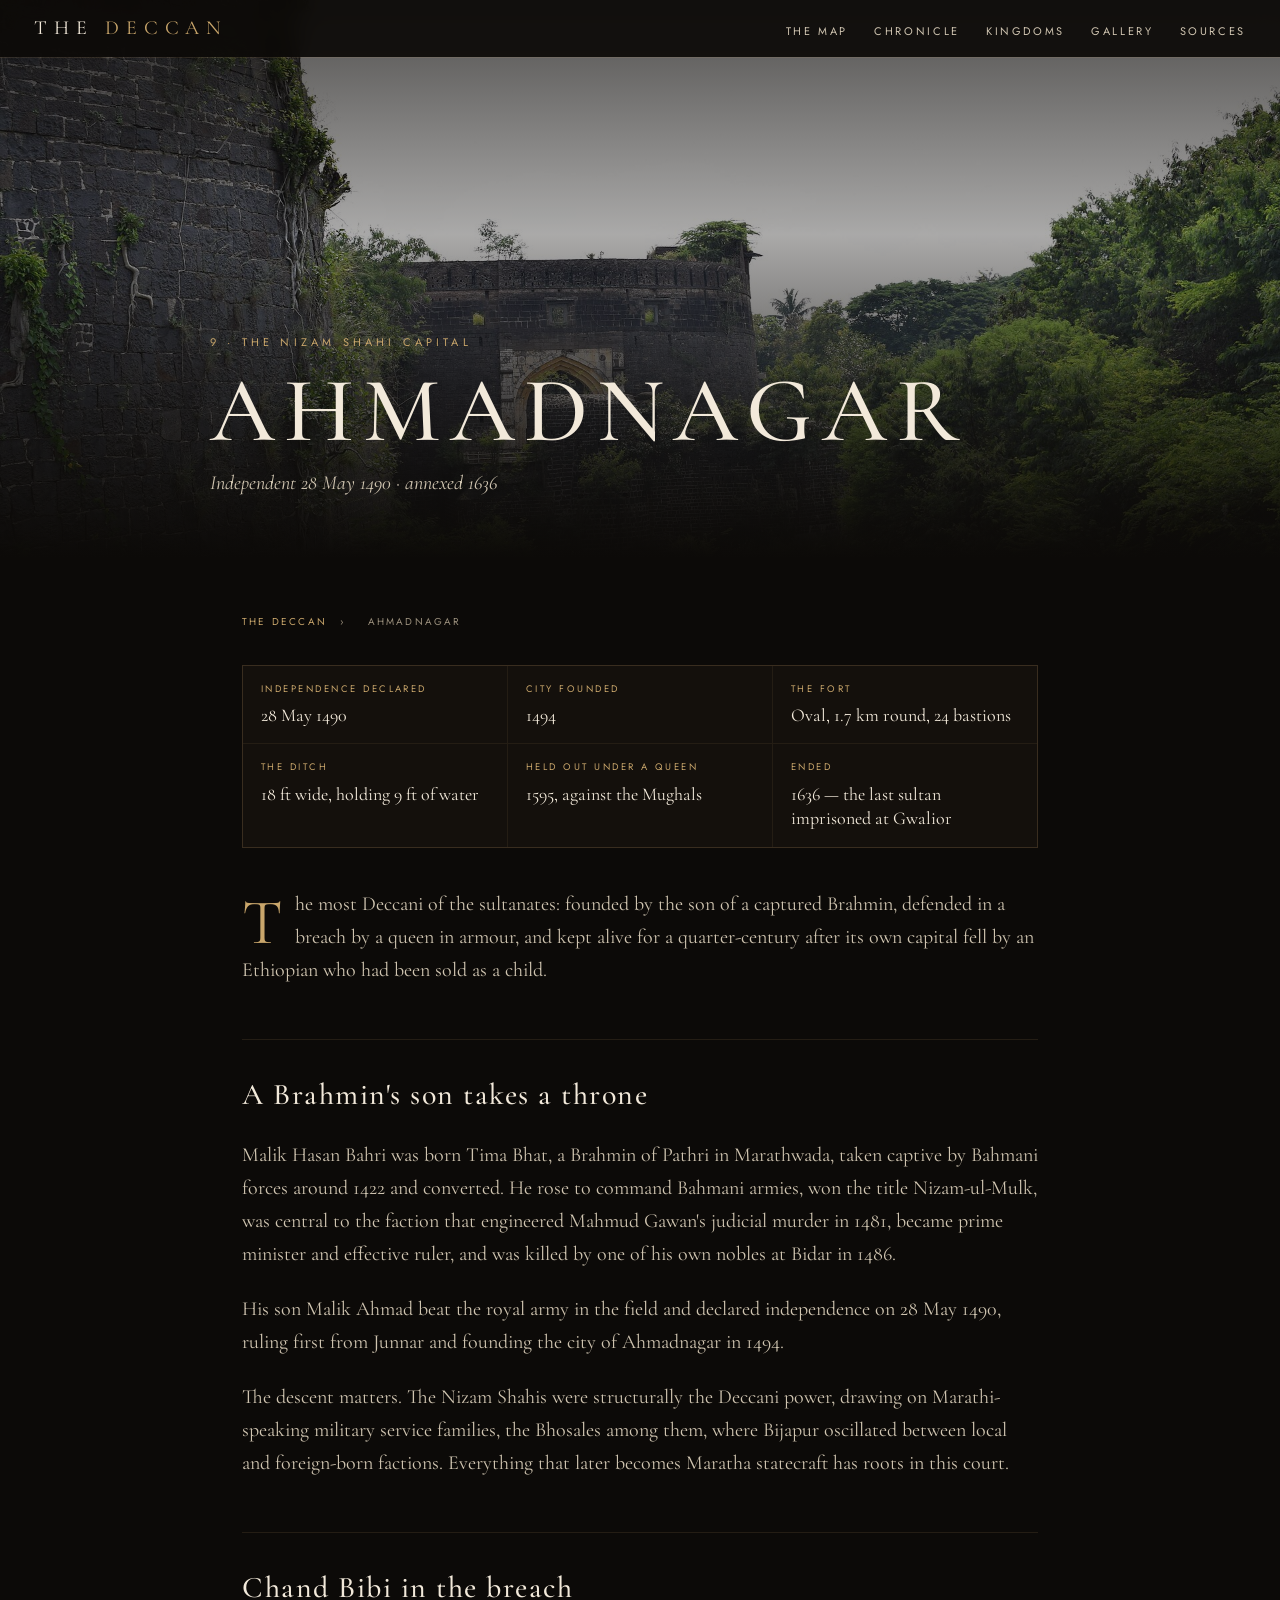
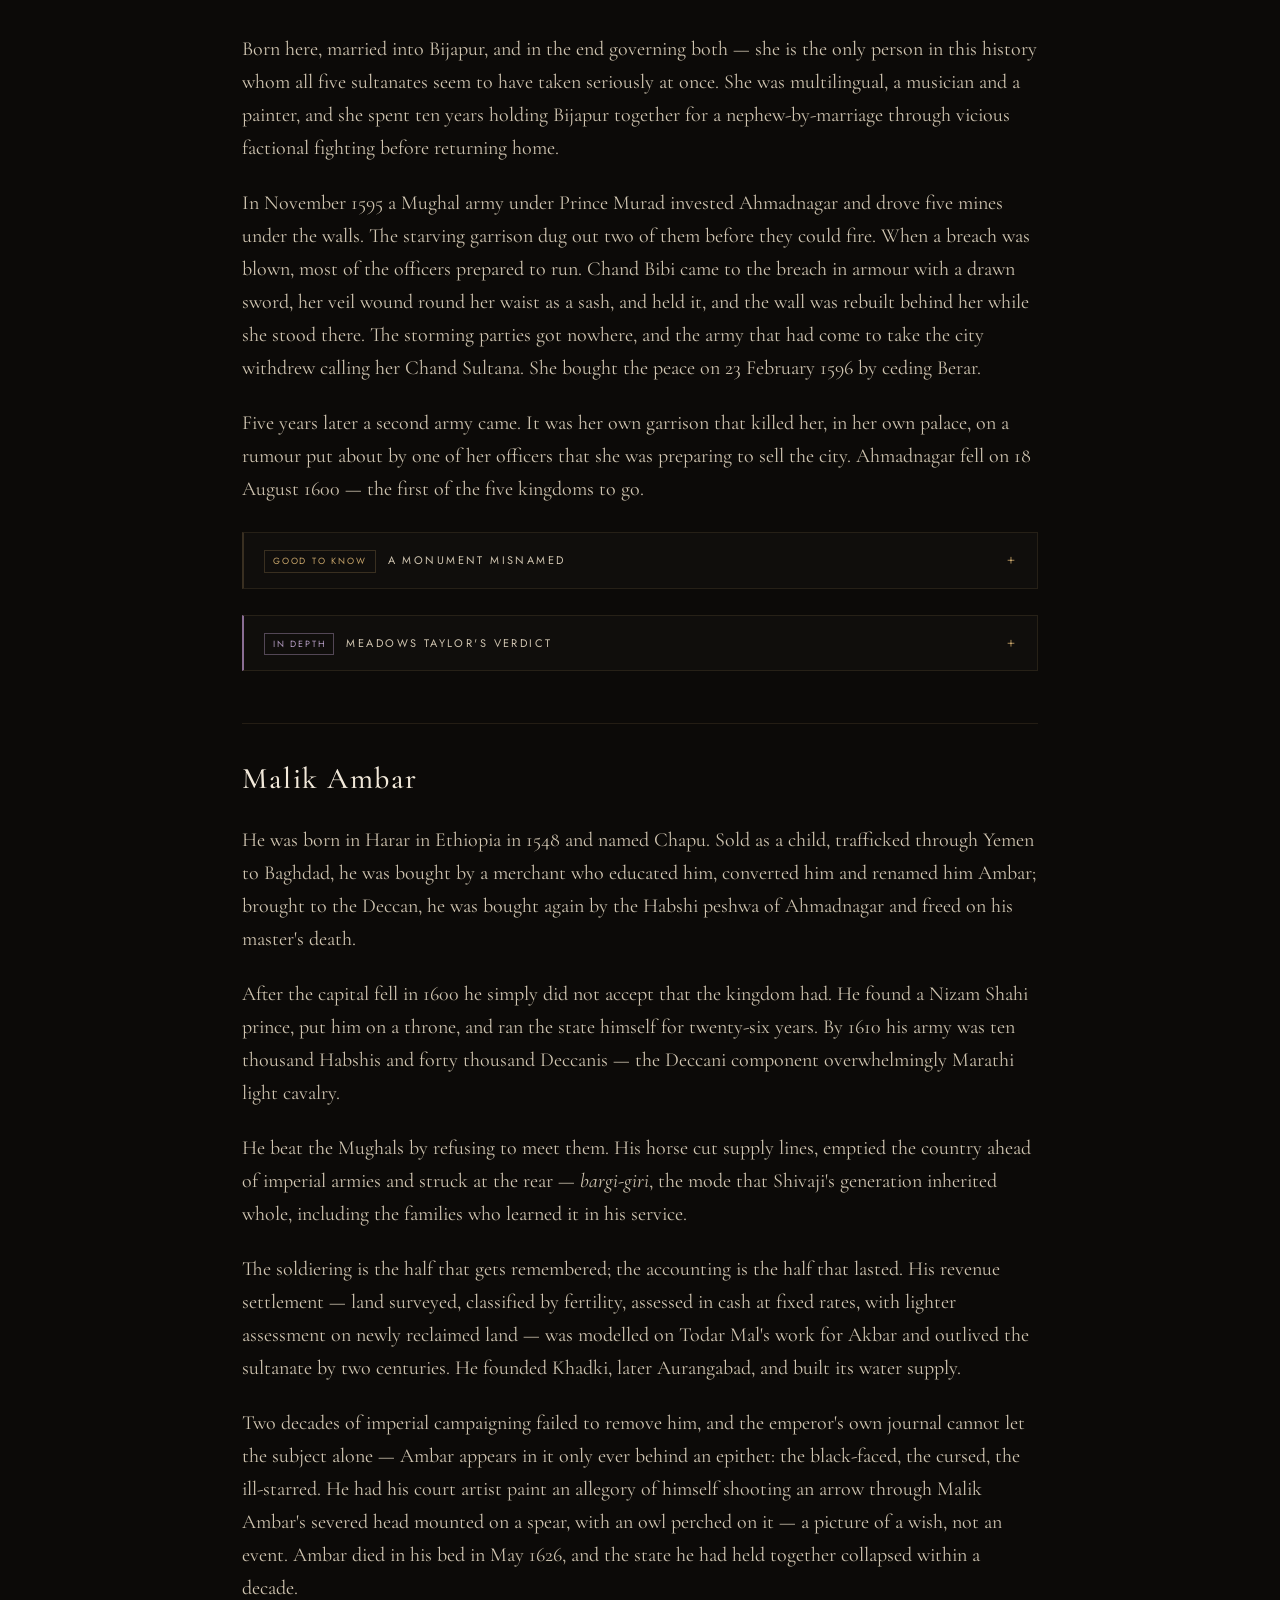
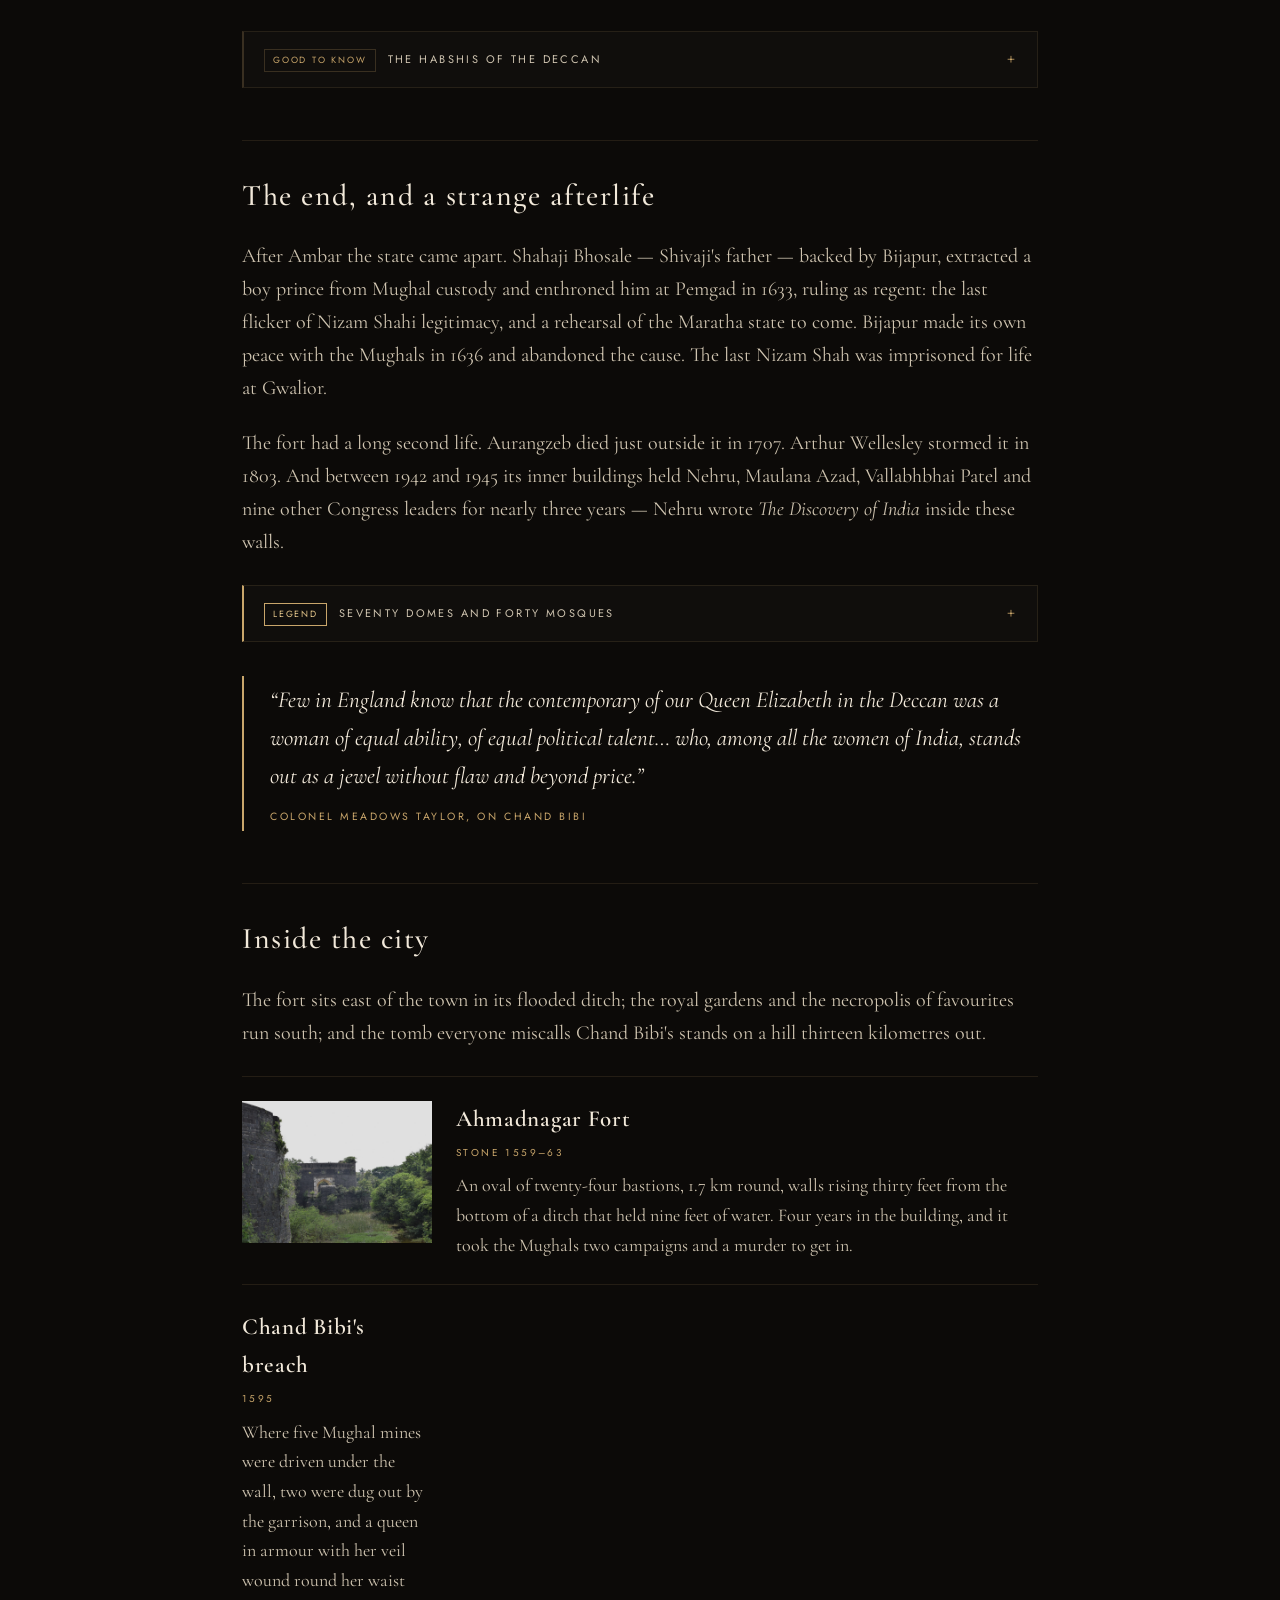
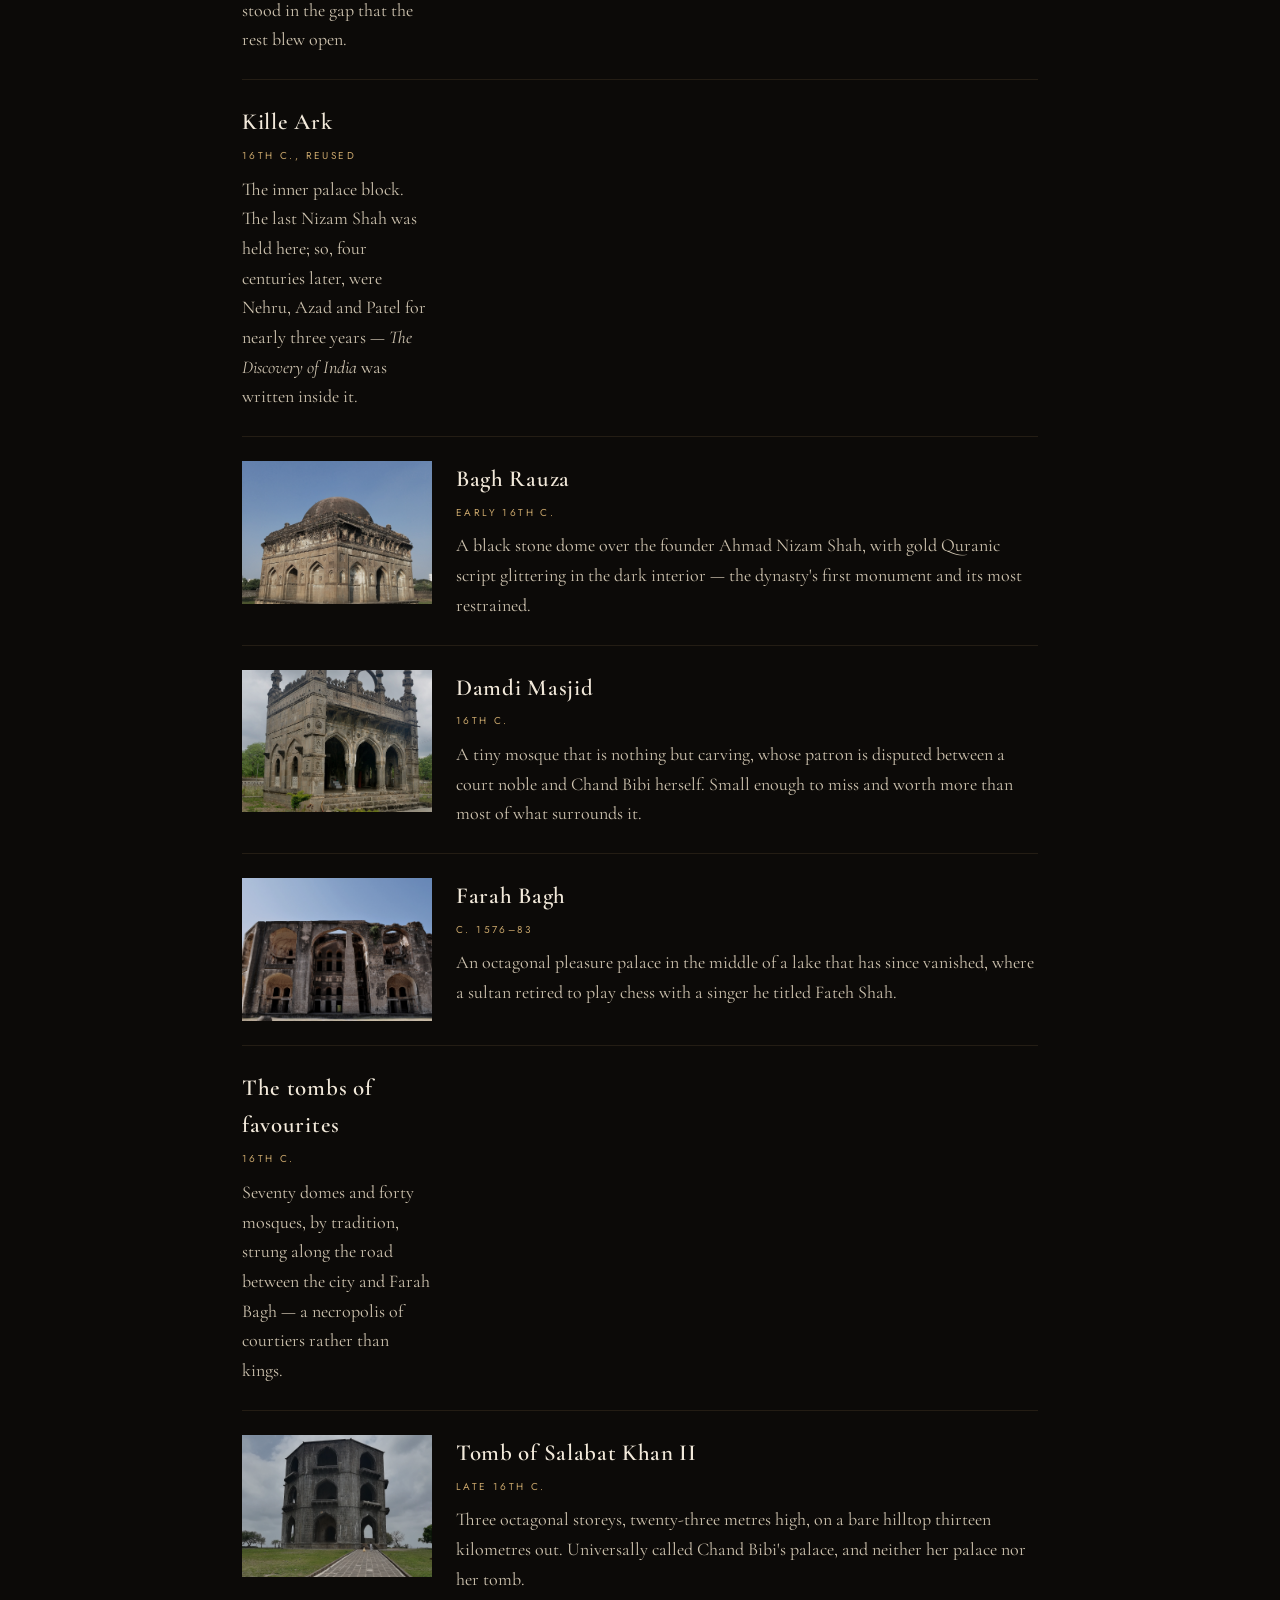
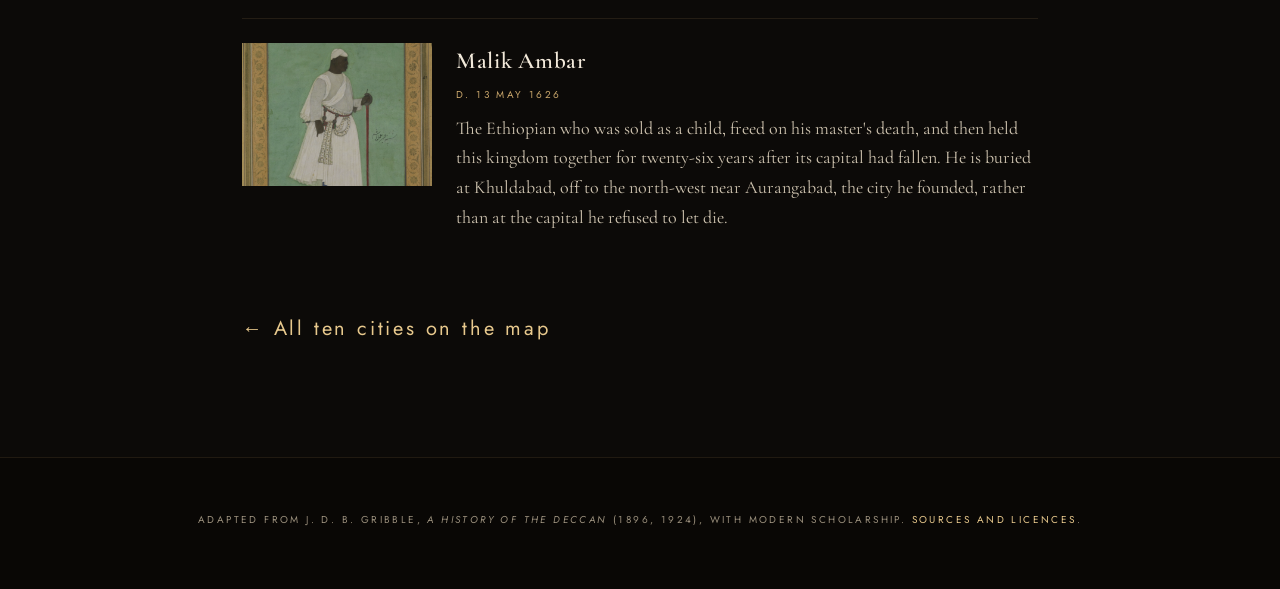
==== commit 94e30860: "Edit the prose: remove the self-repetition and thin out the em-dashes Read the chronicle and then op" ====
--- a/city/ahmednagar.html
+++ b/city/ahmednagar.html
@@ -19,9 +19,16 @@
 <link rel="preconnect" href="https://fonts.googleapis.com">
 <link rel="preconnect" href="https://fonts.gstatic.com" crossorigin>
 <link href="https://fonts.googleapis.com/css2?family=Cormorant+Garamond:ital,wght@0,400;0,500;0,600;1,400;1,500&family=Jost:wght@300;400;500&display=swap" rel="stylesheet">
-<link rel="stylesheet" href="../css/style.css?v=18">
+<link rel="stylesheet" href="../css/style.css?v=21">
 <link rel="icon" href="data:image/svg+xml,<svg xmlns='http://www.w3.org/2000/svg' viewBox='0 0 100 100'><text y='80' font-size='80'>🕌</text></svg>">
-<script type="application/ld+json">{"@context": "https://schema.org", "@type": "Article", "headline": "Ahmadnagar — The Nizam Shahi capital", "description": "The most Deccani of the sultanates: founded by the son of a captured Brahmin, defended in a breach by a queen in armour, and kept alive for a quarter-century after its own capital fell by an Ethiopian who had been sold as a child.", "image": "https://the-deccan.vercel.app/images/ahmednagar-fort.jpg", "mainEntityOfPage": {"@type": "WebPage", "@id": "https://the-deccan.vercel.app/city/ahmednagar.html"}, "about": {"@type": "Place", "name": "Ahmadnagar", "description": "The Nizam Shahi capital", "geo": {"@type": "GeoCoordinates", "latitude": 19.0948, "longitude": 74.748}, "containsPlace": [{"@type": "LandmarksOrHistoricalBuildings", "name": "Ahmadnagar Fort", "description": "An oval of twenty-four bastions, 1.7 km round, walls rising thirty feet from the bottom of a ditch that held nine feet of water. Four years in the building, and it took the Mughals two campaigns and a murder to get in."}, {"@type": "LandmarksOrHistoricalBuildings", "name": "Chand Bibi's breach", "description": "Where five Mughal mines were driven under the wall, two were dug out by the garrison, and a queen in armour with her veil wound round her waist stood in the gap that the rest blew open."}, {"@type": "LandmarksOrHistoricalBuildings", "name": "Kille Ark", "description": "The inner palace block. The last Nizam Shah was held here; so, four centuries later, were Nehru, Azad and Patel for nearly three years — The Discovery of India was written inside it."}, {"@type": "LandmarksOrHistoricalBuildings", "name": "Bagh Rauza", "description": "A black stone dome over the founder Ahmad Nizam Shah, with gold Quranic script glittering in the dark interior — the dynasty's first monument and its most restrained."}, {"@type": "LandmarksOrHistoricalBuildings", "name": "Damdi Masjid", "description": "A tiny mosque that is nothing but carving, whose patron is disputed between a court noble and Chand Bibi herself. Small enough to miss and worth more than most of what surrounds it."}, {"@type": "LandmarksOrHistoricalBuildings", "name": "Farah Bagh", "description": "An octagonal pleasure palace in the middle of a lake that has since vanished, where a sultan retired to play chess with a singer he titled Fateh Shah."}, {"@type": "LandmarksOrHistoricalBuildings", "name": "The tombs of favourites", "description": "Seventy domes and forty mosques, by tradition, strung along the road between the city and Farah Bagh — a necropolis of courtiers rather than kings."}, {"@type": "LandmarksOrHistoricalBuildings", "name": "Tomb of Salabat Khan II", "description": "Three octagonal storeys, twenty-three metres high, on a bare hilltop thirteen kilometres out. Universally called Chand Bibi's palace, and neither her palace nor her tomb."}, {"@type": "LandmarksOrHistoricalBuildings", "name": "Malik Ambar", "description": "The Ethiopian who was sold as a child, freed on his master's death, and then held this kingdom together for twenty-six years after its capital had fallen. He is buried at Khuldabad, off to the north-west near Aurangabad — the city he founded — rather than at the capital he refused to let die."}]}, "isPartOf": {"@type": "WebSite", "name": "The Deccan", "url": "https://the-deccan.vercel.app"}, "author": {"@type": "Person", "name": "J. D. B. Gribble", "description": "A History of the Deccan (1896, 1924), adapted"}, "inLanguage": "en"}</script>
+<script type="application/ld+json">{"@context": "https://schema.org", "@type": "Article", "headline": "Ahmadnagar — The Nizam Shahi capital", "description": "The most Deccani of the sultanates: founded by the son of a captured Brahmin, defended in a breach by a queen in armour, and kept alive for a quarter-century after its own capital fell by an Ethiopian who had been sold as a child.", "image": "https://the-deccan.vercel.app/images/ahmednagar-fort.jpg", "mainEntityOfPage": {"@type": "WebPage", "@id": "https://the-deccan.vercel.app/city/ahmednagar.html"}, "about": {"@type": "Place", "name": "Ahmadnagar", "description": "The Nizam Shahi capital", "geo": {"@type": "GeoCoordinates", "latitude": 19.0948, "longitude": 74.748}, "containsPlace": [{"@type": "LandmarksOrHistoricalBuildings", "name": "Ahmadnagar Fort", "description": "An oval of twenty-four bastions, 1.7 km round, walls rising thirty feet from the bottom of a ditch that held nine feet of water. Four years in the building, and it took the Mughals two campaigns and a murder to get in."}, {"@type": "LandmarksOrHistoricalBuildings", "name": "Chand Bibi's breach", "description": "Where five Mughal mines were driven under the wall, two were dug out by the garrison, and a queen in armour with her veil wound round her waist stood in the gap that the rest blew open."}, {"@type": "LandmarksOrHistoricalBuildings", "name": "Kille Ark", "description": "The inner palace block. The last Nizam Shah was held here; so, four centuries later, were Nehru, Azad and Patel for nearly three years — The Discovery of India was written inside it."}, {"@type": "LandmarksOrHistoricalBuildings", "name": "Bagh Rauza", "description": "A black stone dome over the founder Ahmad Nizam Shah, with gold Quranic script glittering in the dark interior — the dynasty's first monument and its most restrained."}, {"@type": "LandmarksOrHistoricalBuildings", "name": "Damdi Masjid", "description": "A tiny mosque that is nothing but carving, whose patron is disputed between a court noble and Chand Bibi herself. Small enough to miss and worth more than most of what surrounds it."}, {"@type": "LandmarksOrHistoricalBuildings", "name": "Farah Bagh", "description": "An octagonal pleasure palace in the middle of a lake that has since vanished, where a sultan retired to play chess with a singer he titled Fateh Shah."}, {"@type": "LandmarksOrHistoricalBuildings", "name": "The tombs of favourites", "description": "Seventy domes and forty mosques, by tradition, strung along the road between the city and Farah Bagh — a necropolis of courtiers rather than kings."}, {"@type": "LandmarksOrHistoricalBuildings", "name": "Tomb of Salabat Khan II", "description": "Three octagonal storeys, twenty-three metres high, on a bare hilltop thirteen kilometres out. Universally called Chand Bibi's palace, and neither her palace nor her tomb."}, {"@type": "LandmarksOrHistoricalBuildings", "name": "Malik Ambar", "description": "The Ethiopian who was sold as a child, freed on his master's death, and then held this kingdom together for twenty-six years after its capital had fallen. He is buried at Khuldabad, off to the north-west near Aurangabad, the city he founded, rather than at the capital he refused to let die."}]}, "isPartOf": {"@type": "WebSite", "name": "The Deccan", "url": "https://the-deccan.vercel.app"}, "author": {"@type": "Person", "name": "J. D. B. Gribble", "description": "A History of the Deccan (1896, 1924), adapted"}, "inLanguage": "en"}</script>
+<script async src="https://www.googletagmanager.com/gtag/js?id=G-82EEHRXEMX"></script>
+<script>
+  window.dataLayer = window.dataLayer || [];
+  function gtag(){dataLayer.push(arguments);}
+  gtag('js', new Date());
+  gtag('config', 'G-82EEHRXEMX', { anonymize_ip: true });
+</script>
 </head>
 <body class="city-page">
 
@@ -52,21 +59,21 @@
 <dl class="glance"><div><dt>Independence declared</dt><dd>28 May 1490</dd></div><div><dt>City founded</dt><dd>1494</dd></div><div><dt>The fort</dt><dd>Oval, 1.7 km round, 24 bastions</dd></div><div><dt>The ditch</dt><dd>18 ft wide, holding 9 ft of water</dd></div><div><dt>Held out under a queen</dt><dd>1595, against the Mughals</dd></div><div><dt>Ended</dt><dd>1636 — the last sultan imprisoned at Gwalior</dd></div></dl>
 <p class="lede-in">The most Deccani of the sultanates: founded by the son of a captured Brahmin, defended in a breach by a queen in armour, and kept alive for a quarter-century after its own capital fell by an Ethiopian who had been sold as a child.</p>
 <h2 class="ov-h">A Brahmin's son takes a throne</h2>
-<p>Malik Hasan Bahri was born Tima Bhat, a Brahmin of Pathri in Marathwada, taken captive by Bahmani forces around 1422 and converted. He rose to command Bahmani armies, won the title Nizam-ul-Mulk, was central to the faction that engineered Mahmud Gawan's judicial murder in 1481, became prime minister and effective ruler — and was killed by one of his own nobles at Bidar in 1486.</p>
+<p>Malik Hasan Bahri was born Tima Bhat, a Brahmin of Pathri in Marathwada, taken captive by Bahmani forces around 1422 and converted. He rose to command Bahmani armies, won the title Nizam-ul-Mulk, was central to the faction that engineered Mahmud Gawan's judicial murder in 1481, became prime minister and effective ruler, and was killed by one of his own nobles at Bidar in 1486.</p>
 <p>His son Malik Ahmad beat the royal army in the field and declared independence on 28 May 1490, ruling first from Junnar and founding the city of Ahmadnagar in 1494.</p>
-<p>The descent matters. The Nizam Shahis were structurally the Deccani power, drawing on Marathi-speaking military service families — the Bhosales among them — where Bijapur oscillated between local and foreign-born factions. Everything that later becomes Maratha statecraft has roots in this court.</p>
+<p>The descent matters. The Nizam Shahis were structurally the Deccani power, drawing on Marathi-speaking military service families, the Bhosales among them, where Bijapur oscillated between local and foreign-born factions. Everything that later becomes Maratha statecraft has roots in this court.</p>
 <h2 class="ov-h">Chand Bibi in the breach</h2>
-<p>She was a daughter of Ahmadnagar, queen of Bijapur by marriage, and regent of both kingdoms in turn — one of the very few figures respected across the whole quarrelsome Deccan. She was multilingual, a musician and a painter, and she spent ten years holding Bijapur together for a nephew-by-marriage through vicious factional fighting before returning home.</p>
-<p>In November 1595 a Mughal army under Prince Murad invested Ahmadnagar and drove five mines under the walls. The starving garrison dug out two of them before they could fire. When a breach was blown, most of the officers prepared to run. Chand Bibi came to the breach in armour with a drawn sword, her veil wound round her waist as a sash, and held it — and the wall was rebuilt behind her while she stood there. The assaults failed; the Mughals withdrew, saluting her as Chand Sultana. She bought the peace on 23 February 1596 by ceding Berar.</p>
-<p>Five years later a second army came. Her own mutinous soldiery, told by a traitor that she meant to sell the city, broke into the palace and killed her. Ahmadnagar fell on 18 August 1600 — the first of the five kingdoms to go.</p>
+<p>Born here, married into Bijapur, and in the end governing both — she is the only person in this history whom all five sultanates seem to have taken seriously at once. She was multilingual, a musician and a painter, and she spent ten years holding Bijapur together for a nephew-by-marriage through vicious factional fighting before returning home.</p>
+<p>In November 1595 a Mughal army under Prince Murad invested Ahmadnagar and drove five mines under the walls. The starving garrison dug out two of them before they could fire. When a breach was blown, most of the officers prepared to run. Chand Bibi came to the breach in armour with a drawn sword, her veil wound round her waist as a sash, and held it, and the wall was rebuilt behind her while she stood there. The storming parties got nowhere, and the army that had come to take the city withdrew calling her Chand Sultana. She bought the peace on 23 February 1596 by ceding Berar.</p>
+<p>Five years later a second army came. It was her own garrison that killed her, in her own palace, on a rumour put about by one of her officers that she was preparing to sell the city. Ahmadnagar fell on 18 August 1600 — the first of the five kingdoms to go.</p>
 <details class="box know"><summary><span class="tag">Good to know</span><span>A monument misnamed</span></summary><div class="box-body"><p>The handsome three-storey octagonal building on a hilltop thirteen kilometres out that everyone calls Chand Bibi ka Mahal has nothing whatever to do with her. It is the tomb of Salabat Khan II, a minister of this court, with his own and his wife's graves in an octagonal basement under twenty-three metres of building.</p><p>The misattribution is old and immovable — a good demonstration of how a strong enough legend simply annexes the nearest impressive ruin. Chand Bibi's own burial place is not securely identified.</p><p>The overnight rebuilding of the breach, likewise, is universally repeated and hard to confirm in a scholarly source. The stand in the breach itself is not in doubt.</p></div></details>
-<details class="box deep"><summary><span class="tag">In depth</span><span>Meadows Taylor's verdict</span></summary><div class="box-body"><p>Colonel Meadows Taylor, the nineteenth-century soldier-novelist who knew the Deccan better than almost any Englishman, put her beside Elizabeth I — an exact contemporary — and thought the comparison flattered neither.</p><p>Few in England know, he wrote, that the contemporary of our Queen Elizabeth in the Deccan was a woman of equal ability and equal political talent, who among all the women of India stands out as a jewel without flaw and beyond price.</p></div></details>
+<details class="box deep"><summary><span class="tag">In depth</span><span>Meadows Taylor's verdict</span></summary><div class="box-body"><p>Colonel Meadows Taylor, the nineteenth-century soldier-novelist who knew the Deccan better than almost any Englishman, put her beside Elizabeth I, an exact contemporary, and thought the comparison flattered neither.</p><p>Few in England know, he wrote, that the contemporary of our Queen Elizabeth in the Deccan was a woman of equal ability and equal political talent, who among all the women of India stands out as a jewel without flaw and beyond price.</p></div></details>
 <h2 class="ov-h">Malik Ambar</h2>
 <p>He was born in Harar in Ethiopia in 1548 and named Chapu. Sold as a child, trafficked through Yemen to Baghdad, he was bought by a merchant who educated him, converted him and renamed him Ambar; brought to the Deccan, he was bought again by the Habshi peshwa of Ahmadnagar and freed on his master's death.</p>
 <p>After the capital fell in 1600 he simply did not accept that the kingdom had. He found a Nizam Shahi prince, put him on a throne, and ran the state himself for twenty-six years. By 1610 his army was ten thousand Habshis and forty thousand Deccanis — the Deccani component overwhelmingly Marathi light cavalry.</p>
 <p>He beat the Mughals by refusing to meet them. His horse cut supply lines, emptied the country ahead of imperial armies and struck at the rear — <em>bargi-giri</em>, the mode that Shivaji's generation inherited whole, including the families who learned it in his service.</p>
-<p>He was as good an administrator as a general. His revenue settlement — land surveyed, classified by fertility, assessed in cash at fixed rates, with lighter assessment on newly reclaimed land — was modelled on Todar Mal's work for Akbar and outlived the sultanate by two centuries. He founded Khadki, later Aurangabad, and built its water supply.</p>
-<p>Jahangir could not defeat him and could not stop writing about him: the black-faced, the cursed fellow, the ill-starred. He had his court artist paint an allegory of himself shooting an arrow through Malik Ambar's severed head mounted on a spear, with an owl perched on it — a picture of a wish, not an event. Ambar died in his bed in May 1626, and the state he had held together collapsed within a decade.</p>
+<p>The soldiering is the half that gets remembered; the accounting is the half that lasted. His revenue settlement — land surveyed, classified by fertility, assessed in cash at fixed rates, with lighter assessment on newly reclaimed land — was modelled on Todar Mal's work for Akbar and outlived the sultanate by two centuries. He founded Khadki, later Aurangabad, and built its water supply.</p>
+<p>Two decades of imperial campaigning failed to remove him, and the emperor's own journal cannot let the subject alone — Ambar appears in it only ever behind an epithet: the black-faced, the cursed, the ill-starred. He had his court artist paint an allegory of himself shooting an arrow through Malik Ambar's severed head mounted on a spear, with an owl perched on it — a picture of a wish, not an event. Ambar died in his bed in May 1626, and the state he had held together collapsed within a decade.</p>
 <details class="box know"><summary><span class="tag">Good to know</span><span>The Habshis of the Deccan</span></summary><div class="box-body"><p>Malik Ambar was not a freak of fortune but the peak of a system. East African men — Habshis, Sidis — were brought into the Deccan sultanates as military slaves and, being outsiders with no local kin networks and therefore no local loyalties, were trusted with commands, fortresses and household troops.</p><p>Several rose extraordinarily high: ministers, admirals and kingmakers. On the Konkan coast the Sidis of Janjira held an island fortress that neither the Marathas nor the Mughals ever took.</p><p>Their descendants remain in Karnataka, Gujarat and Maharashtra today.</p></div></details>
 <h2 class="ov-h">The end, and a strange afterlife</h2>
 <p>After Ambar the state came apart. Shahaji Bhosale — Shivaji's father — backed by Bijapur, extracted a boy prince from Mughal custody and enthroned him at Pemgad in 1633, ruling as regent: the last flicker of Nizam Shahi legitimacy, and a rehearsal of the Maratha state to come. Bijapur made its own peace with the Mughals in 1636 and abandoned the cause. The last Nizam Shah was imprisoned for life at Gwalior.</p>
@@ -84,7 +91,7 @@
 <article class="site-entry"><img src="../images/farah-bagh.jpg" alt="Farah Bagh, Ahmadnagar" loading="lazy"><div><h3>Farah Bagh</h3><p class="date">c. 1576–83</p><p>An octagonal pleasure palace in the middle of a lake that has since vanished, where a sultan retired to play chess with a singer he titled Fateh Shah.</p></div></article>
 <article class="site-entry"><div><h3>The tombs of favourites</h3><p class="date">16th c.</p><p>Seventy domes and forty mosques, by tradition, strung along the road between the city and Farah Bagh — a necropolis of courtiers rather than kings.</p></div></article>
 <article class="site-entry"><img src="../images/salabat-khan-tomb.jpg" alt="Tomb of Salabat Khan II, Ahmadnagar" loading="lazy"><div><h3>Tomb of Salabat Khan II</h3><p class="date">late 16th c.</p><p>Three octagonal storeys, twenty-three metres high, on a bare hilltop thirteen kilometres out. Universally called Chand Bibi's palace, and neither her palace nor her tomb.</p></div></article>
-<article class="site-entry"><img src="../images/malik-ambar.jpg" alt="Malik Ambar, Ahmadnagar" loading="lazy"><div><h3>Malik Ambar</h3><p class="date">d. 13 May 1626</p><p>The Ethiopian who was sold as a child, freed on his master's death, and then held this kingdom together for twenty-six years after its capital had fallen. He is buried at Khuldabad, off to the north-west near Aurangabad — the city he founded — rather than at the capital he refused to let die.</p></div></article>
+<article class="site-entry"><img src="../images/malik-ambar.jpg" alt="Malik Ambar, Ahmadnagar" loading="lazy"><div><h3>Malik Ambar</h3><p class="date">d. 13 May 1626</p><p>The Ethiopian who was sold as a child, freed on his master's death, and then held this kingdom together for twenty-six years after its capital had fallen. He is buried at Khuldabad, off to the north-west near Aurangabad, the city he founded, rather than at the capital he refused to let die.</p></div></article>
 </div>
 <p class="back-home"><a href="../index.html#map">← All ten cities on the map</a></p>
 </main>
